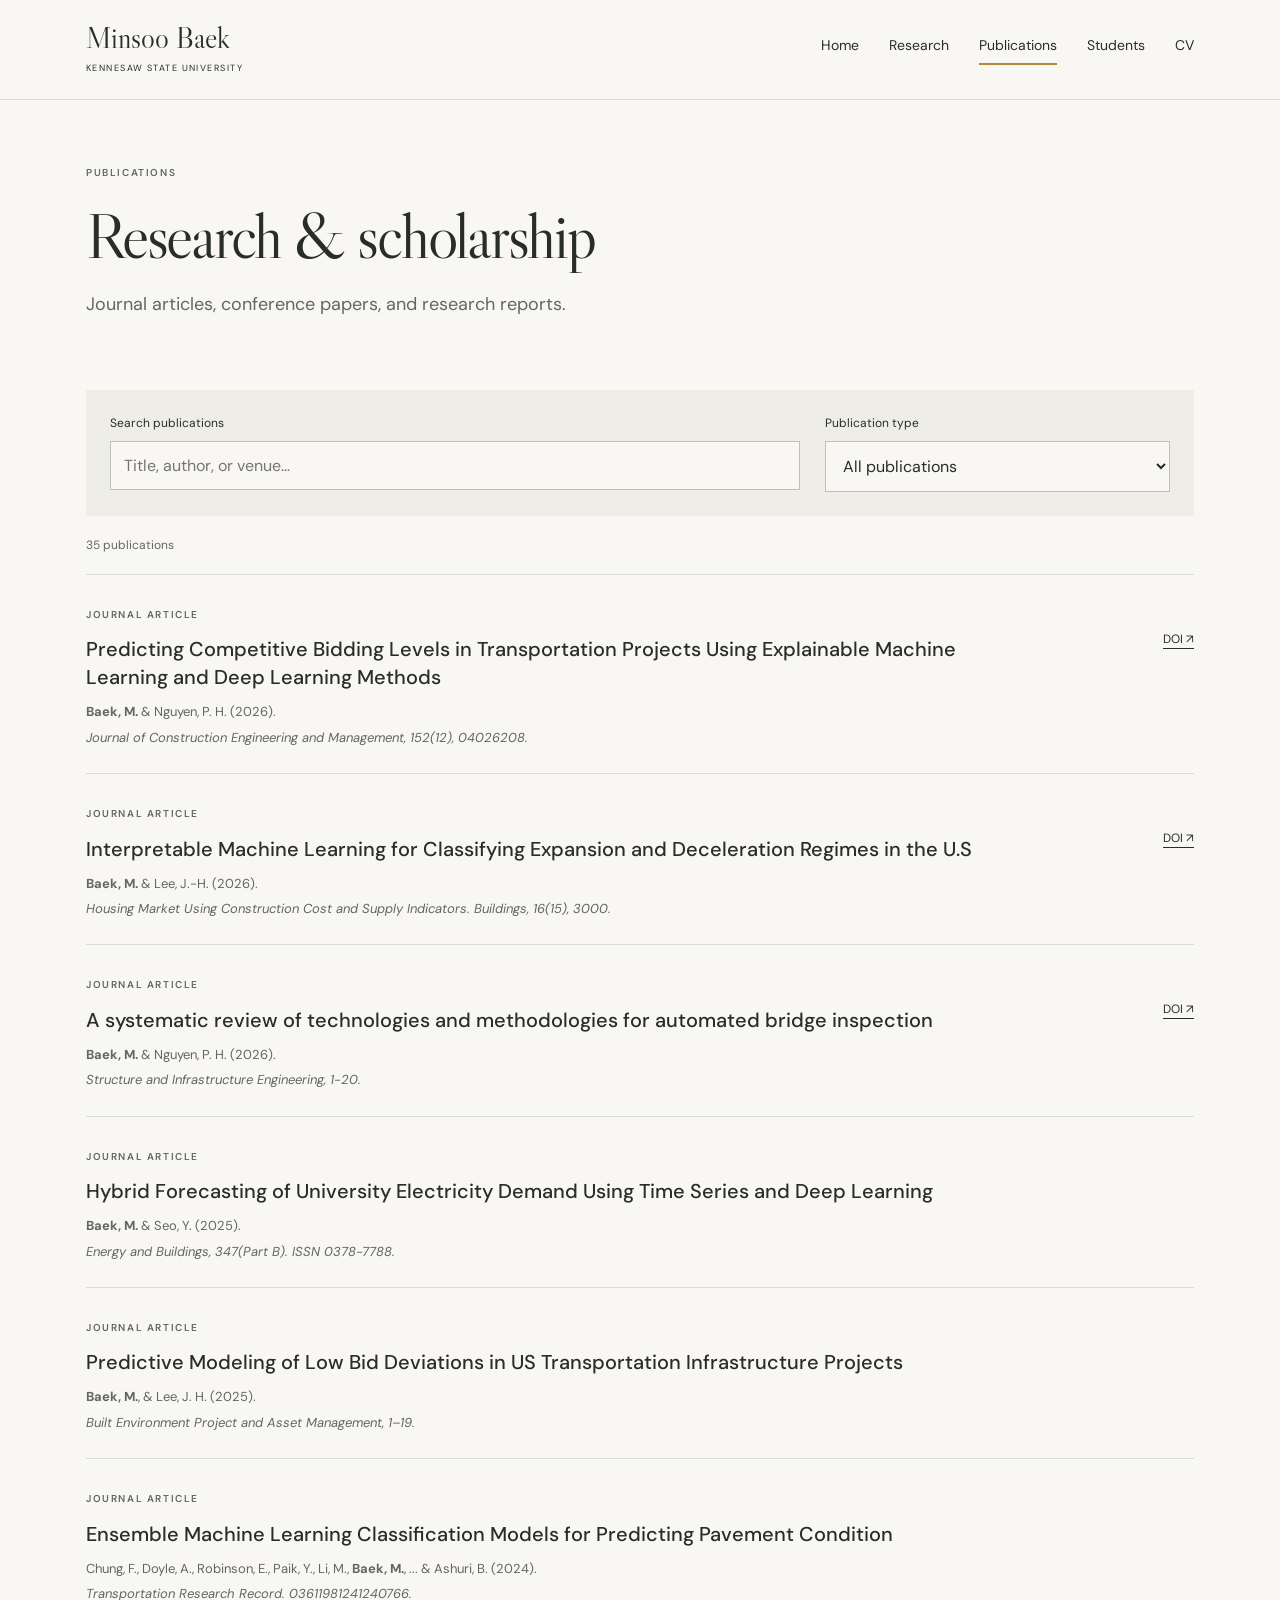
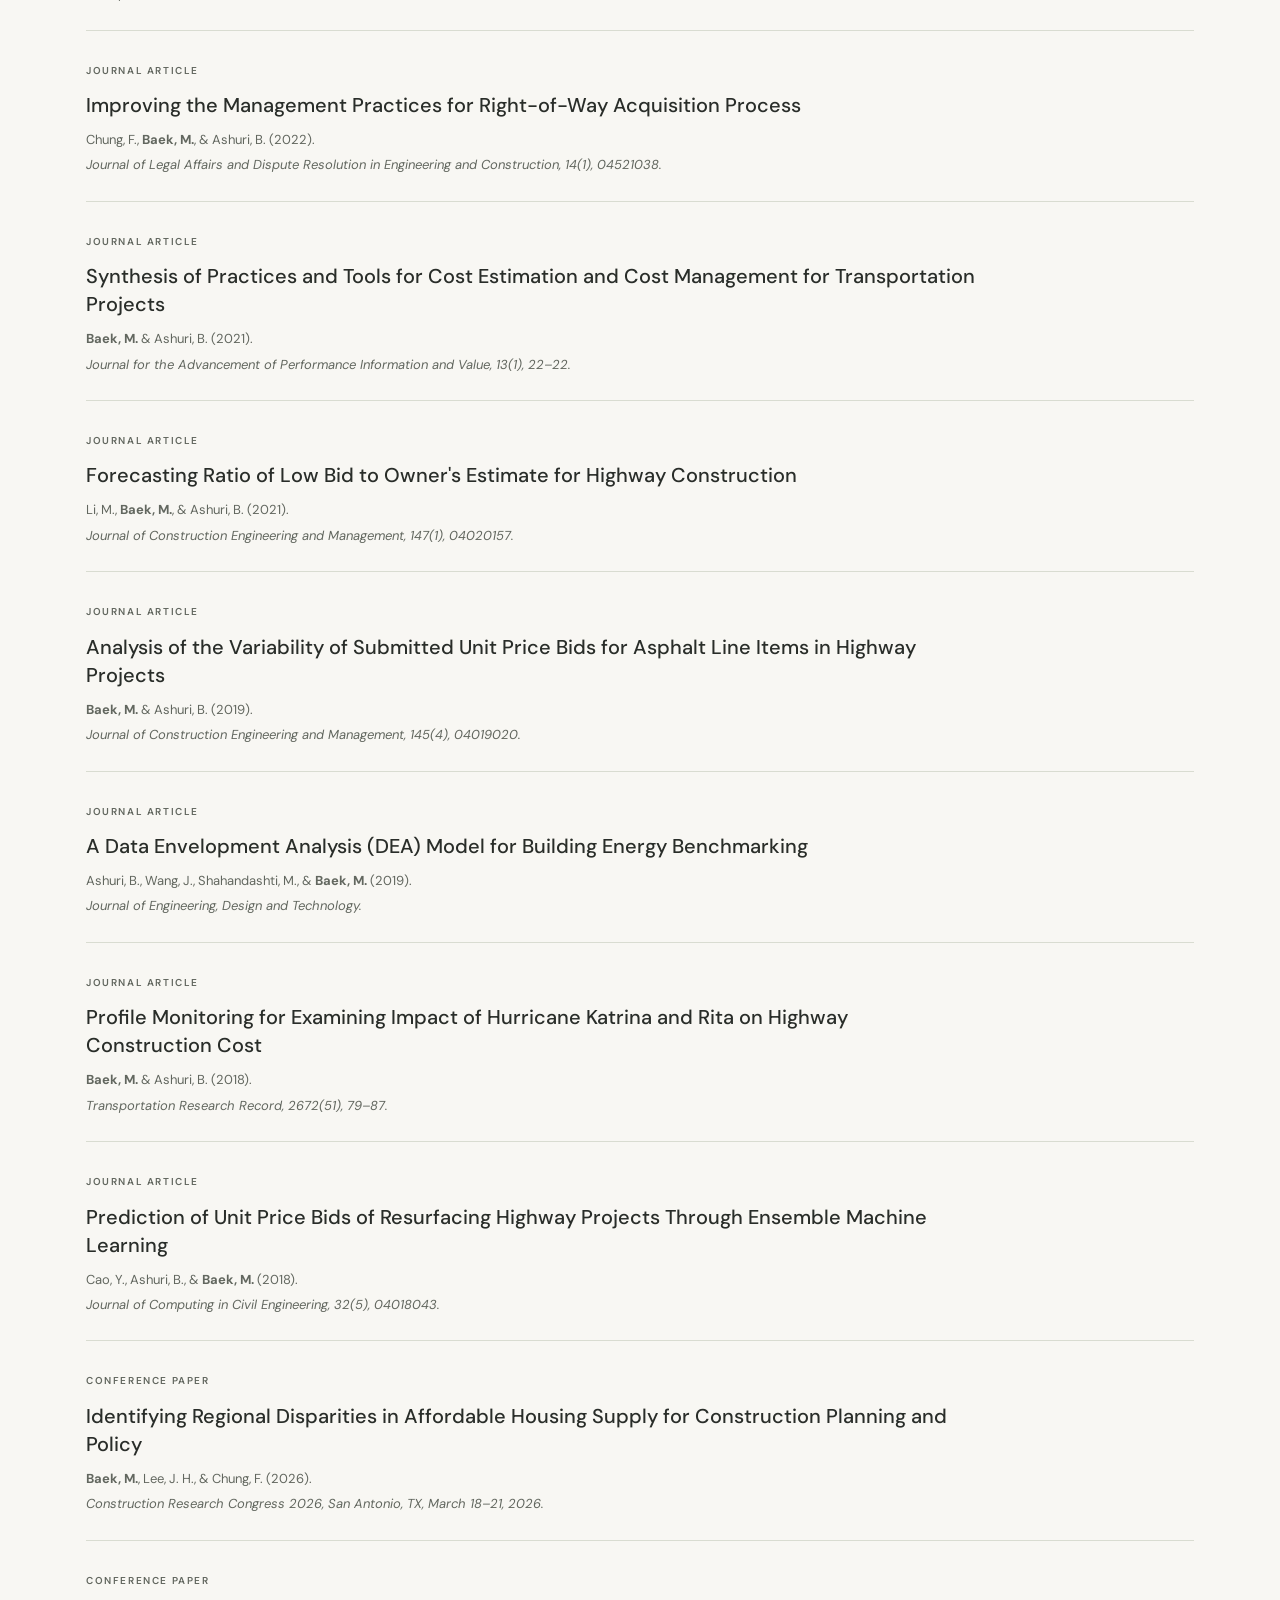
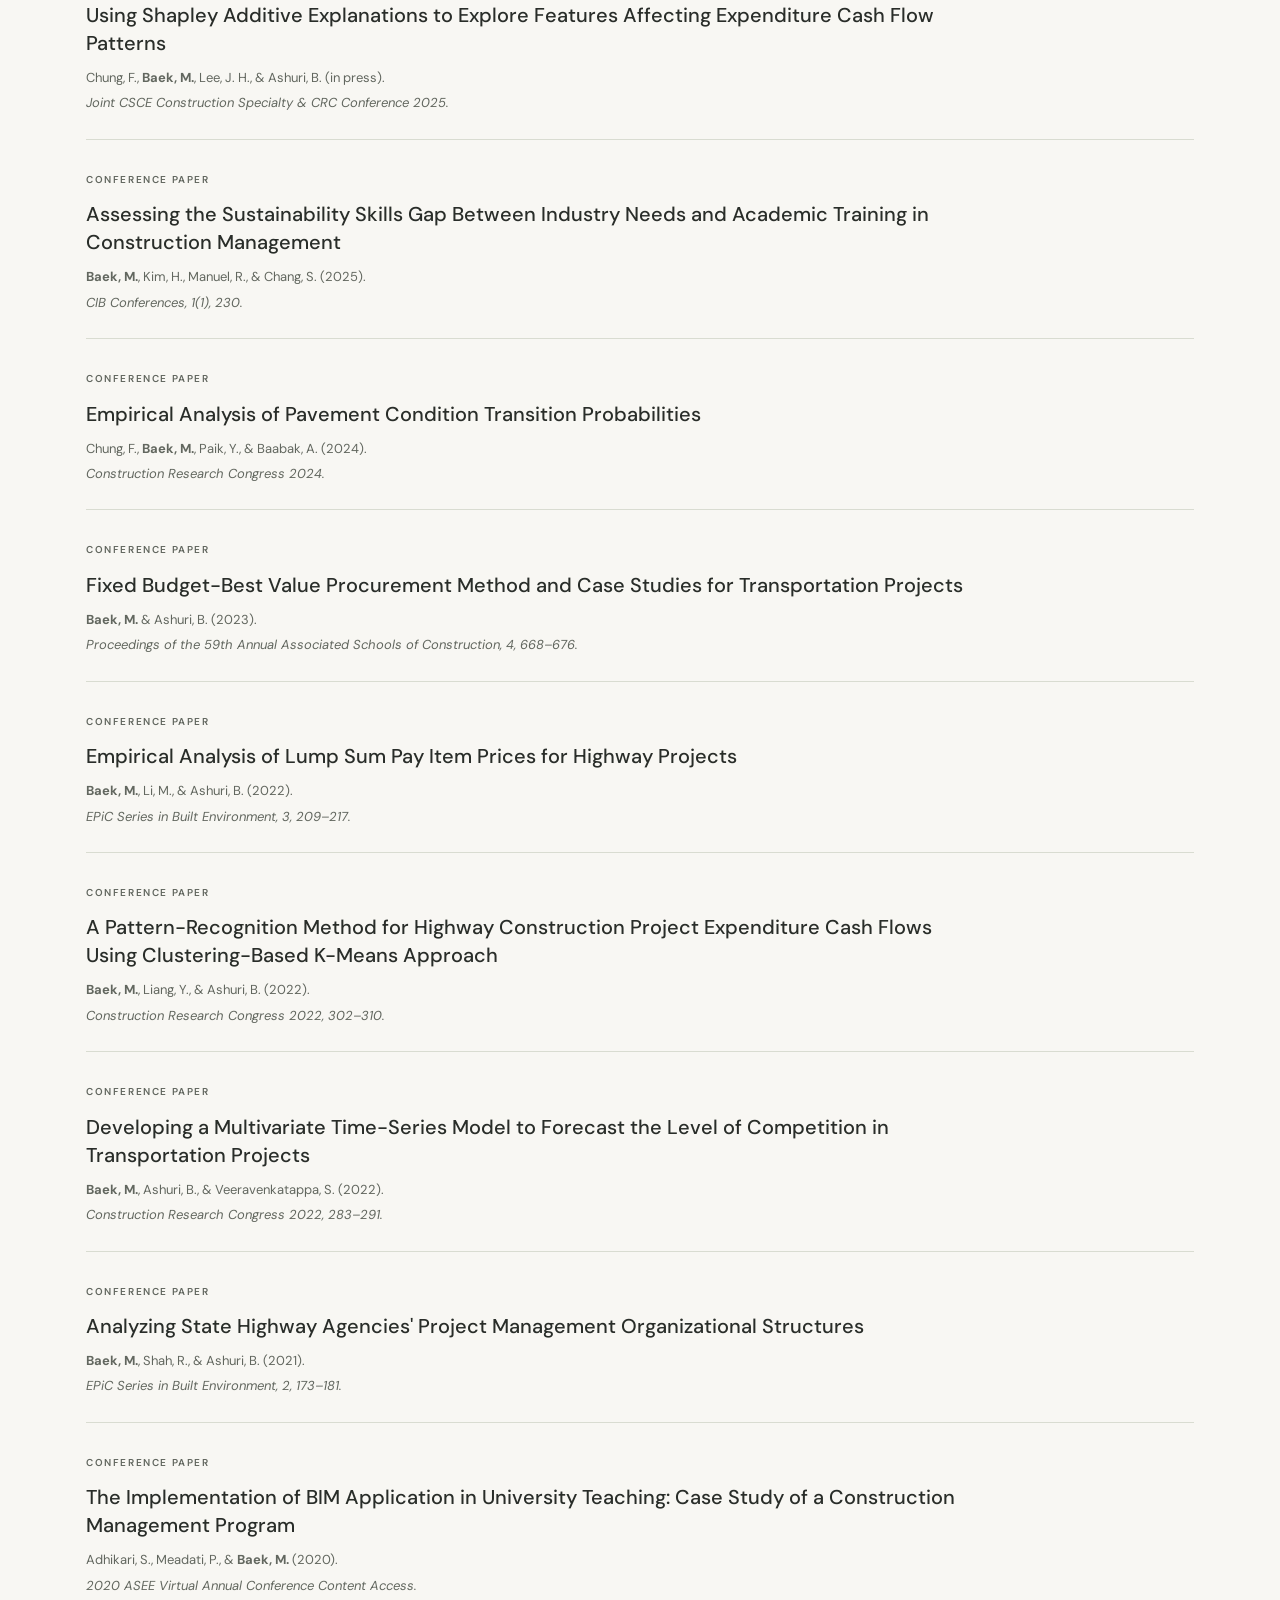
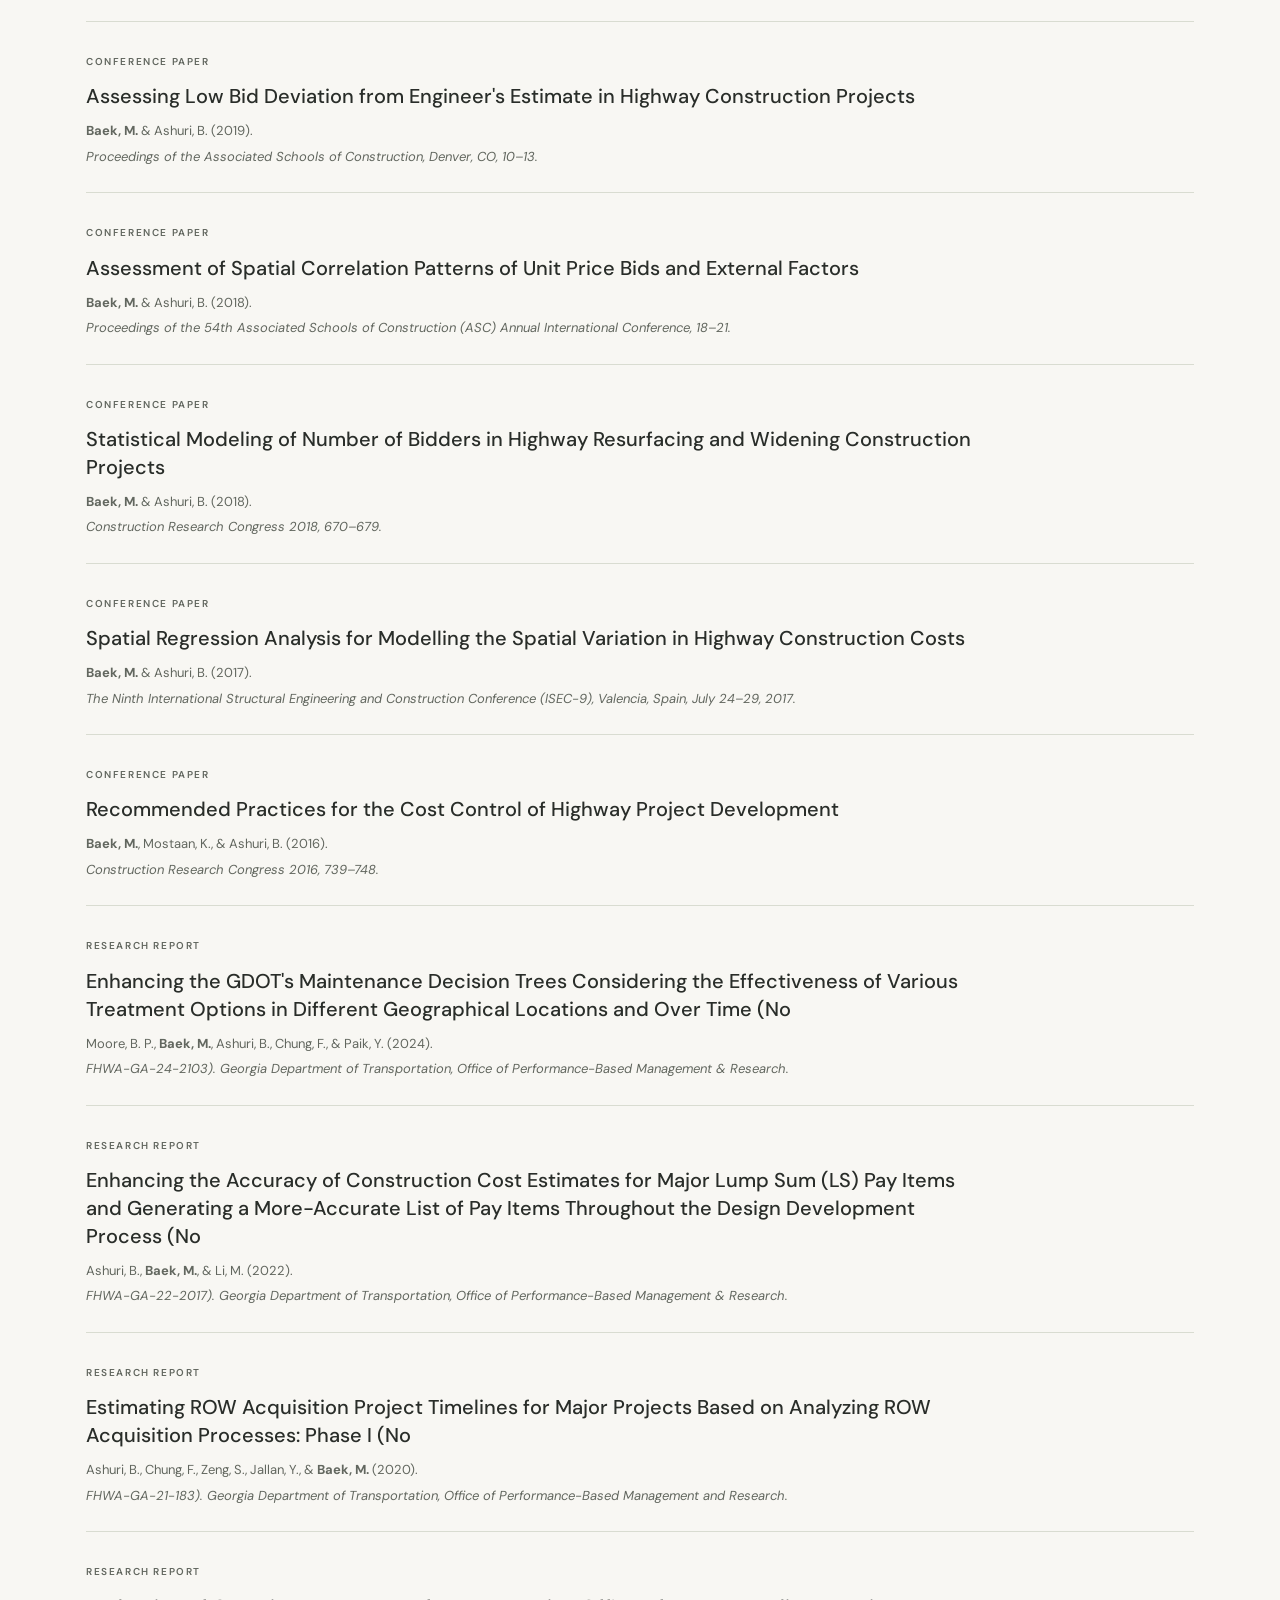
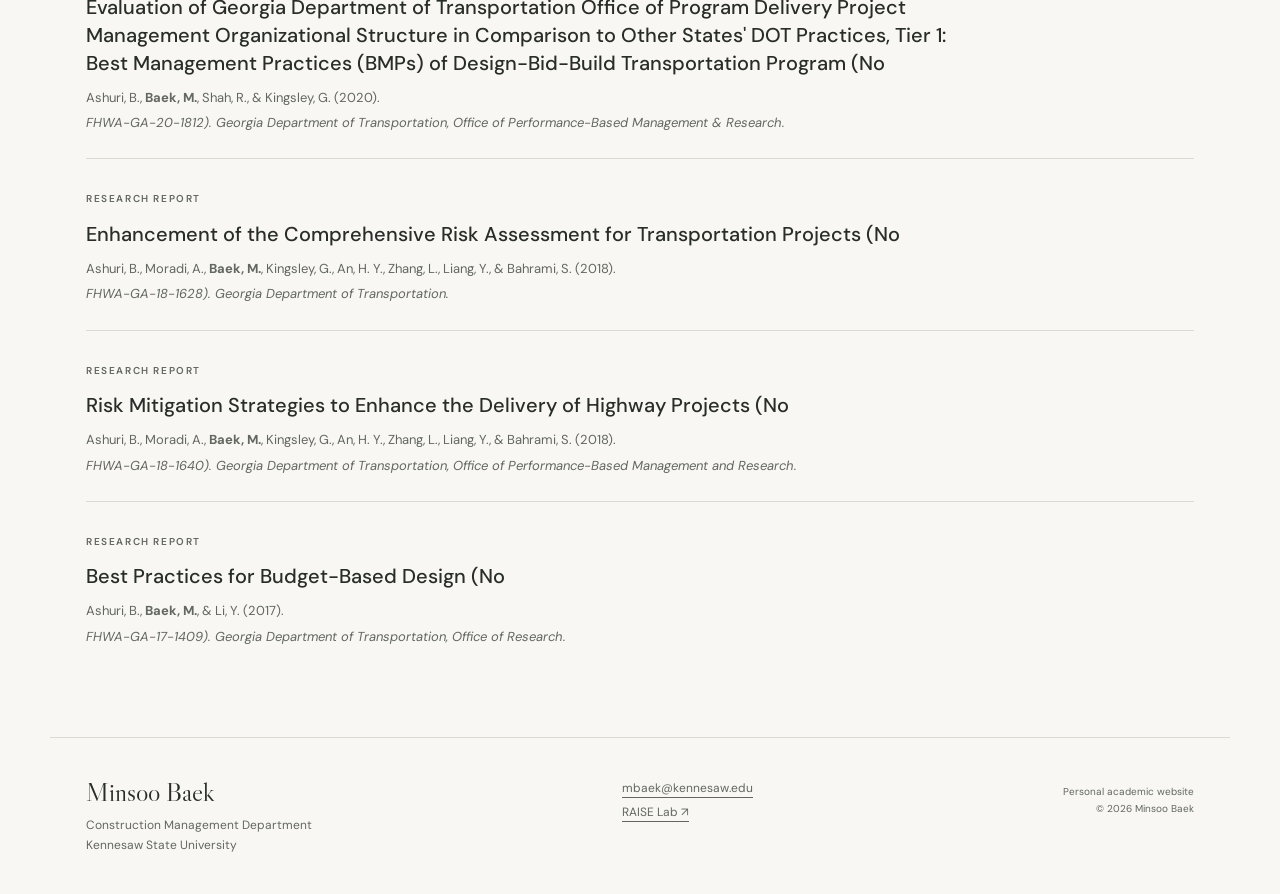
==== publications.html @ 5e7a2707 "Add files via upload" ====
<!doctype html>
<html lang="en"><head><meta charset="utf-8"><meta name="viewport" content="width=device-width, initial-scale=1"><title>Publications | Minsoo Baek</title><meta name="description" content="Minsoo Baek, Associate Professor of Construction Management at Kennesaw State University. Research, publications, and academic background."><meta property="og:title" content="Publications | Minsoo Baek"><meta property="og:description" content="Construction management, infrastructure analytics, and the built environment."><meta property="og:type" content="website"><meta name="theme-color" content="#f8f7f3"><link rel="icon" href="assets/favicon.svg" type="image/svg+xml"><link rel="stylesheet" href="assets/style.css"><script src="assets/site.js" defer></script></head>
<body><a class="skip" href="#main">Skip to content</a><header><div class="header-inner"><a class="identity" href="index.html">Minsoo Baek<span>KENNESAW STATE UNIVERSITY</span></a><nav aria-label="Main navigation"><a href="index.html">Home</a><a href="research.html">Research</a><a href="publications.html" aria-current="page">Publications</a><a href="students.html">Students</a><a href="cv.html">CV</a></nav></div></header><main id="main"><section class="wrap page-intro"><p class="eyebrow">PUBLICATIONS</p><h1>Research &amp; scholarship</h1><p class="lead">Journal articles, conference papers, and research reports.</p></section><section class="wrap publications-section"><div class="filters"><div><label for="search">Search publications</label><input id="search" type="search" placeholder="Title, author, or venue…"></div><div><label for="kind">Publication type</label><select id="kind"><option value="all">All publications</option><option>Journal article</option><option>Conference paper</option><option>Research report</option></select></div></div><p id="results" role="status" aria-live="polite">35 publications</p><div id="publication-list"><article class="publication" data-kind="Journal article"><span class="eyebrow">Journal article</span><h3>Predicting Competitive Bidding Levels in Transportation Projects Using Explainable Machine Learning and Deep Learning Methods</h3><p class="authors"><strong>Baek, M.</strong> &amp; Nguyen, P. H. (2026).</p><p class="venue">Journal of Construction Engineering and Management, 152(12), 04026208.</p><a class="paper-link" href="https://doi.org/10.1061/JCEMD4.COENG-18464">DOI <span aria-hidden="true">↗</span></a></article><article class="publication" data-kind="Journal article"><span class="eyebrow">Journal article</span><h3>Interpretable Machine Learning for Classifying Expansion and Deceleration Regimes in the U.S</h3><p class="authors"><strong>Baek, M.</strong> &amp; Lee, J.-H. (2026).</p><p class="venue">Housing Market Using Construction Cost and Supply Indicators. Buildings, 16(15), 3000.</p><a class="paper-link" href="https://doi.org/10.3390/buildings16153000">DOI <span aria-hidden="true">↗</span></a></article><article class="publication" data-kind="Journal article"><span class="eyebrow">Journal article</span><h3>A systematic review of technologies and methodologies for automated bridge inspection</h3><p class="authors"><strong>Baek, M.</strong> &amp; Nguyen, P. H. (2026).</p><p class="venue">Structure and Infrastructure Engineering, 1-20.</p><a class="paper-link" href="https://doi.org/10.1080/15732479.2026.2633534">DOI <span aria-hidden="true">↗</span></a></article><article class="publication" data-kind="Journal article"><span class="eyebrow">Journal article</span><h3>Hybrid Forecasting of University Electricity Demand Using Time Series and Deep Learning</h3><p class="authors"><strong>Baek, M.</strong> &amp; Seo, Y. (2025).</p><p class="venue">Energy and Buildings, 347(Part B). ISSN 0378-7788.</p></article><article class="publication" data-kind="Journal article"><span class="eyebrow">Journal article</span><h3>Predictive Modeling of Low Bid Deviations in US Transportation Infrastructure Projects</h3><p class="authors"><strong>Baek, M.</strong>, &amp; Lee, J. H. (2025).</p><p class="venue">Built Environment Project and Asset Management, 1–19.</p></article><article class="publication" data-kind="Journal article"><span class="eyebrow">Journal article</span><h3>Ensemble Machine Learning Classification Models for Predicting Pavement Condition</h3><p class="authors">Chung, F., Doyle, A., Robinson, E., Paik, Y., Li, M., <strong>Baek, M.</strong>, ... &amp; Ashuri, B. (2024).</p><p class="venue">Transportation Research Record. 03611981241240766.</p></article><article class="publication" data-kind="Journal article"><span class="eyebrow">Journal article</span><h3>Improving the Management Practices for Right-of-Way Acquisition Process</h3><p class="authors">Chung, F., <strong>Baek, M.</strong>, &amp; Ashuri, B. (2022).</p><p class="venue">Journal of Legal Affairs and Dispute Resolution in Engineering and Construction, 14(1), 04521038.</p></article><article class="publication" data-kind="Journal article"><span class="eyebrow">Journal article</span><h3>Synthesis of Practices and Tools for Cost Estimation and Cost Management for Transportation Projects</h3><p class="authors"><strong>Baek, M.</strong> &amp; Ashuri, B. (2021).</p><p class="venue">Journal for the Advancement of Performance Information and Value, 13(1), 22–22.</p></article><article class="publication" data-kind="Journal article"><span class="eyebrow">Journal article</span><h3>Forecasting Ratio of Low Bid to Owner&#x27;s Estimate for Highway Construction</h3><p class="authors">Li, M., <strong>Baek, M.</strong>, &amp; Ashuri, B. (2021).</p><p class="venue">Journal of Construction Engineering and Management, 147(1), 04020157.</p></article><article class="publication" data-kind="Journal article"><span class="eyebrow">Journal article</span><h3>Analysis of the Variability of Submitted Unit Price Bids for Asphalt Line Items in Highway Projects</h3><p class="authors"><strong>Baek, M.</strong> &amp; Ashuri, B. (2019).</p><p class="venue">Journal of Construction Engineering and Management, 145(4), 04019020.</p></article><article class="publication" data-kind="Journal article"><span class="eyebrow">Journal article</span><h3>A Data Envelopment Analysis (DEA) Model for Building Energy Benchmarking</h3><p class="authors">Ashuri, B., Wang, J., Shahandashti, M., &amp; <strong>Baek, M.</strong> (2019).</p><p class="venue">Journal of Engineering, Design and Technology.</p></article><article class="publication" data-kind="Journal article"><span class="eyebrow">Journal article</span><h3>Profile Monitoring for Examining Impact of Hurricane Katrina and Rita on Highway Construction Cost</h3><p class="authors"><strong>Baek, M.</strong> &amp; Ashuri, B. (2018).</p><p class="venue">Transportation Research Record, 2672(51), 79–87.</p></article><article class="publication" data-kind="Journal article"><span class="eyebrow">Journal article</span><h3>Prediction of Unit Price Bids of Resurfacing Highway Projects Through Ensemble Machine Learning</h3><p class="authors">Cao, Y., Ashuri, B., &amp; <strong>Baek, M.</strong> (2018).</p><p class="venue">Journal of Computing in Civil Engineering, 32(5), 04018043.</p></article><article class="publication" data-kind="Conference paper"><span class="eyebrow">Conference paper</span><h3>Identifying Regional Disparities in Affordable Housing Supply for Construction Planning and Policy</h3><p class="authors"><strong>Baek, M.</strong>, Lee, J. H., &amp; Chung, F. (2026).</p><p class="venue">Construction Research Congress 2026, San Antonio, TX, March 18–21, 2026.</p></article><article class="publication" data-kind="Conference paper"><span class="eyebrow">Conference paper</span><h3>Using Shapley Additive Explanations to Explore Features Affecting Expenditure Cash Flow Patterns</h3><p class="authors">Chung, F., <strong>Baek, M.</strong>, Lee, J. H., &amp; Ashuri, B. (in press).</p><p class="venue">Joint CSCE Construction Specialty &amp; CRC Conference 2025.</p></article><article class="publication" data-kind="Conference paper"><span class="eyebrow">Conference paper</span><h3>Assessing the Sustainability Skills Gap Between Industry Needs and Academic Training in Construction Management</h3><p class="authors"><strong>Baek, M.</strong>, Kim, H., Manuel, R., &amp; Chang, S. (2025).</p><p class="venue">CIB Conferences, 1(1), 230.</p></article><article class="publication" data-kind="Conference paper"><span class="eyebrow">Conference paper</span><h3>Empirical Analysis of Pavement Condition Transition Probabilities</h3><p class="authors">Chung, F., <strong>Baek, M.</strong>, Paik, Y., &amp; Baabak, A. (2024).</p><p class="venue">Construction Research Congress 2024.</p></article><article class="publication" data-kind="Conference paper"><span class="eyebrow">Conference paper</span><h3>Fixed Budget-Best Value Procurement Method and Case Studies for Transportation Projects</h3><p class="authors"><strong>Baek, M.</strong> &amp; Ashuri, B. (2023).</p><p class="venue">Proceedings of the 59th Annual Associated Schools of Construction, 4, 668–676.</p></article><article class="publication" data-kind="Conference paper"><span class="eyebrow">Conference paper</span><h3>Empirical Analysis of Lump Sum Pay Item Prices for Highway Projects</h3><p class="authors"><strong>Baek, M.</strong>, Li, M., &amp; Ashuri, B. (2022).</p><p class="venue">EPiC Series in Built Environment, 3, 209–217.</p></article><article class="publication" data-kind="Conference paper"><span class="eyebrow">Conference paper</span><h3>A Pattern-Recognition Method for Highway Construction Project Expenditure Cash Flows Using Clustering-Based K-Means Approach</h3><p class="authors"><strong>Baek, M.</strong>, Liang, Y., &amp; Ashuri, B. (2022).</p><p class="venue">Construction Research Congress 2022, 302–310.</p></article><article class="publication" data-kind="Conference paper"><span class="eyebrow">Conference paper</span><h3>Developing a Multivariate Time-Series Model to Forecast the Level of Competition in Transportation Projects</h3><p class="authors"><strong>Baek, M.</strong>, Ashuri, B., &amp; Veeravenkatappa, S. (2022).</p><p class="venue">Construction Research Congress 2022, 283–291.</p></article><article class="publication" data-kind="Conference paper"><span class="eyebrow">Conference paper</span><h3>Analyzing State Highway Agencies&#x27; Project Management Organizational Structures</h3><p class="authors"><strong>Baek, M.</strong>, Shah, R., &amp; Ashuri, B. (2021).</p><p class="venue">EPiC Series in Built Environment, 2, 173–181.</p></article><article class="publication" data-kind="Conference paper"><span class="eyebrow">Conference paper</span><h3>The Implementation of BIM Application in University Teaching: Case Study of a Construction Management Program</h3><p class="authors">Adhikari, S., Meadati, P., &amp; <strong>Baek, M.</strong> (2020).</p><p class="venue">2020 ASEE Virtual Annual Conference Content Access.</p></article><article class="publication" data-kind="Conference paper"><span class="eyebrow">Conference paper</span><h3>Assessing Low Bid Deviation from Engineer&#x27;s Estimate in Highway Construction Projects</h3><p class="authors"><strong>Baek, M.</strong> &amp; Ashuri, B. (2019).</p><p class="venue">Proceedings of the Associated Schools of Construction, Denver, CO, 10–13.</p></article><article class="publication" data-kind="Conference paper"><span class="eyebrow">Conference paper</span><h3>Assessment of Spatial Correlation Patterns of Unit Price Bids and External Factors</h3><p class="authors"><strong>Baek, M.</strong> &amp; Ashuri, B. (2018).</p><p class="venue">Proceedings of the 54th Associated Schools of Construction (ASC) Annual International Conference, 18–21.</p></article><article class="publication" data-kind="Conference paper"><span class="eyebrow">Conference paper</span><h3>Statistical Modeling of Number of Bidders in Highway Resurfacing and Widening Construction Projects</h3><p class="authors"><strong>Baek, M.</strong> &amp; Ashuri, B. (2018).</p><p class="venue">Construction Research Congress 2018, 670–679.</p></article><article class="publication" data-kind="Conference paper"><span class="eyebrow">Conference paper</span><h3>Spatial Regression Analysis for Modelling the Spatial Variation in Highway Construction Costs</h3><p class="authors"><strong>Baek, M.</strong> &amp; Ashuri, B. (2017).</p><p class="venue">The Ninth International Structural Engineering and Construction Conference (ISEC-9), Valencia, Spain, July 24–29, 2017.</p></article><article class="publication" data-kind="Conference paper"><span class="eyebrow">Conference paper</span><h3>Recommended Practices for the Cost Control of Highway Project Development</h3><p class="authors"><strong>Baek, M.</strong>, Mostaan, K., &amp; Ashuri, B. (2016).</p><p class="venue">Construction Research Congress 2016, 739–748.</p></article><article class="publication" data-kind="Research report"><span class="eyebrow">Research report</span><h3>Enhancing the GDOT&#x27;s Maintenance Decision Trees Considering the Effectiveness of Various Treatment Options in Different Geographical Locations and Over Time (No</h3><p class="authors">Moore, B. P., <strong>Baek, M.</strong>, Ashuri, B., Chung, F., &amp; Paik, Y. (2024).</p><p class="venue">FHWA-GA-24-2103). Georgia Department of Transportation, Office of Performance-Based Management &amp; Research.</p></article><article class="publication" data-kind="Research report"><span class="eyebrow">Research report</span><h3>Enhancing the Accuracy of Construction Cost Estimates for Major Lump Sum (LS) Pay Items and Generating a More-Accurate List of Pay Items Throughout the Design Development Process (No</h3><p class="authors">Ashuri, B., <strong>Baek, M.</strong>, &amp; Li, M. (2022).</p><p class="venue">FHWA-GA-22-2017). Georgia Department of Transportation, Office of Performance-Based Management &amp; Research.</p></article><article class="publication" data-kind="Research report"><span class="eyebrow">Research report</span><h3>Estimating ROW Acquisition Project Timelines for Major Projects Based on Analyzing ROW Acquisition Processes: Phase I (No</h3><p class="authors">Ashuri, B., Chung, F., Zeng, S., Jallan, Y., &amp; <strong>Baek, M.</strong> (2020).</p><p class="venue">FHWA-GA-21-183). Georgia Department of Transportation, Office of Performance-Based Management and Research.</p></article><article class="publication" data-kind="Research report"><span class="eyebrow">Research report</span><h3>Evaluation of Georgia Department of Transportation Office of Program Delivery Project Management Organizational Structure in Comparison to Other States&#x27; DOT Practices, Tier 1: Best Management Practices (BMPs) of Design-Bid-Build Transportation Program (No</h3><p class="authors">Ashuri, B., <strong>Baek, M.</strong>, Shah, R., &amp; Kingsley, G. (2020).</p><p class="venue">FHWA-GA-20-1812). Georgia Department of Transportation, Office of Performance-Based Management &amp; Research.</p></article><article class="publication" data-kind="Research report"><span class="eyebrow">Research report</span><h3>Enhancement of the Comprehensive Risk Assessment for Transportation Projects (No</h3><p class="authors">Ashuri, B., Moradi, A., <strong>Baek, M.</strong>, Kingsley, G., An, H. Y., Zhang, L., Liang, Y., &amp; Bahrami, S. (2018).</p><p class="venue">FHWA-GA-18-1628). Georgia Department of Transportation.</p></article><article class="publication" data-kind="Research report"><span class="eyebrow">Research report</span><h3>Risk Mitigation Strategies to Enhance the Delivery of Highway Projects (No</h3><p class="authors">Ashuri, B., Moradi, A., <strong>Baek, M.</strong>, Kingsley, G., An, H. Y., Zhang, L., Liang, Y., &amp; Bahrami, S. (2018).</p><p class="venue">FHWA-GA-18-1640). Georgia Department of Transportation, Office of Performance-Based Management and Research.</p></article><article class="publication" data-kind="Research report"><span class="eyebrow">Research report</span><h3>Best Practices for Budget-Based Design (No</h3><p class="authors">Ashuri, B., <strong>Baek, M.</strong>, &amp; Li, Y. (2017).</p><p class="venue">FHWA-GA-17-1409). Georgia Department of Transportation, Office of Research.</p></article></div><p id="empty" hidden>No publications match your search. Try another term or publication type.</p></section></main><footer><div><a class="footer-name" href="index.html">Minsoo Baek</a><p>Construction Management Department<br>Kennesaw State University</p></div><div><a href="mailto:mbaek@kennesaw.edu">mbaek@kennesaw.edu</a><br><a href="https://campus.kennesaw.edu/colleges-departments/cacm/research/cacm-raise-lab.php">RAISE Lab ↗</a></div><p class="footer-note">Personal academic website<br>© 2026 Minsoo Baek</p></footer></body></html>
---- assets/style.css ----
@import url('https://fonts.googleapis.com/css2?family=DM+Sans:wght@400;500;600;700&family=Libre+Caslon+Display&display=swap');
:root{--paper:#f8f7f3;--ink:#292d29;--muted:#62675f;--line:#d9dcd1;--gold:#b28a37;--soft:#eeeee6;--serif:'Libre Caslon Display',Georgia,serif;--sans:'DM Sans',Arial,sans-serif}*{box-sizing:border-box}html{scroll-behavior:smooth;scroll-padding-top:110px}body{margin:0;background:var(--paper);color:var(--ink);font:16px/1.65 var(--sans)}a{color:inherit;text-underline-offset:5px}a:hover{color:#795a19}a:focus-visible,button:focus-visible,input:focus-visible,select:focus-visible{outline:3px solid #9b7223;outline-offset:5px}img{max-width:100%;display:block}h1,h2,h3,p,figure{margin:0}h1,h2{font-family:var(--serif);font-weight:400;line-height:1.08;letter-spacing:-.035em}h1{font-size:clamp(48px,5.6vw,80px)}h2{font-size:clamp(34px,3.3vw,46px)}h3{font-size:20px;font-weight:500;line-height:1.4}p{margin-bottom:16px}.wrap{max-width:1180px;margin:auto;padding-left:36px;padding-right:36px}.skip{position:absolute;top:-100px;left:20px;background:white;padding:12px;z-index:20}.skip:focus{top:10px}header{position:sticky;top:0;z-index:10;background:rgba(248,247,243,.97);border-bottom:1px solid var(--line)}.header-inner{max-width:1180px;margin:auto;padding:22px 36px;display:flex;align-items:center;justify-content:space-between;gap:24px}.identity{font-family:var(--serif);font-size:29px;text-decoration:none;line-height:1.15}.identity span{display:block;font:9px/1.8 var(--sans);letter-spacing:.16em;margin-top:5px}nav{display:flex;gap:30px}nav a{text-decoration:none;font-size:14px}nav a[aria-current]{border-bottom:2px solid var(--gold);padding-bottom:6px}.hero{display:grid;grid-template-columns:1.35fr 1fr;gap:80px;align-items:center;padding-top:66px;padding-bottom:74px}.eyebrow{font-size:10px;letter-spacing:.16em;font-weight:600;line-height:1.6;text-transform:uppercase;color:var(--muted)}.hero .eyebrow{margin-bottom:28px}.degree{display:inline-block;font:22px var(--serif);letter-spacing:0;margin-left:15px}.role{font-size:16px;margin-top:20px}.role a{text-decoration-color:var(--gold)}.intro{font-size:19px;line-height:1.7;margin-top:25px;color:#555c53;max-width:530px}.actions{display:flex;align-items:center;gap:28px;margin:30px 0 35px}.button{display:inline-flex;gap:30px;align-items:center;text-decoration:none;background:var(--ink);color:white;padding:14px 20px;font-size:14px}.button:hover{background:#454b41;color:white}.text-link{font-size:14px;font-weight:500;white-space:nowrap}.affiliation{font-size:12px;color:var(--muted);border-left:2px solid var(--gold);padding-left:16px;margin-bottom:0}.portrait{position:relative;padding:0 12px 12px 0}.portrait:after{content:'';position:absolute;inset:16px 0 0 16px;border:1px solid var(--gold);z-index:-1}.portrait img{width:100%;height:475px;object-fit:cover;object-position:center 35%;filter:none}.portrait figcaption{font-size:9px;letter-spacing:.18em;position:absolute;bottom:25px;left:20px;background:var(--paper);padding:7px 12px}.research-band{background:var(--soft);padding:64px 0}.section-heading{display:flex;gap:50px;justify-content:space-between;align-items:end;margin-bottom:35px}.section-heading .eyebrow{margin-bottom:14px}.section-heading>p{max-width:340px;color:var(--muted);font-size:15px;margin-bottom:4px}.theme-list{margin-top:35px}.theme-list a{display:grid;grid-template-columns:40px 1fr 30px;gap:18px;align-items:center;padding:20px 0;border-top:1px solid #ced2c4;text-decoration:none}.theme-list a>span{font-size:12px;color:var(--muted)}.theme-list h3{font-size:18px}.section{padding-top:70px;padding-bottom:15px}.project{display:grid;grid-template-columns:55px 1fr;gap:20px;padding:27px 0;border-top:1px solid var(--line)}.project-number{font-family:var(--serif);font-size:32px;color:#7a806f}.project h3{margin:7px 0 12px;max-width:870px}.project p{font-size:14px;color:var(--muted);max-width:900px;margin:0}.publication{position:relative;padding:25px 85px 25px 0;border-top:1px solid var(--line)}.publication h3{margin:9px 0 10px;max-width:890px}.publication .authors{font-size:13px;margin:0 0 4px;color:var(--muted)}.publication .venue{font-size:13px;font-style:italic;margin:0;color:var(--muted)}.paper-link{position:absolute;right:0;top:55px;font-size:12px}.about-section{margin-top:70px;background:#e8eade;padding:60px 0}.about-grid{display:grid;grid-template-columns:1fr 1fr;gap:65px}.about-grid .eyebrow{margin-bottom:18px}.about-grid p{font-size:15px}.page-intro{padding-top:65px;padding-bottom:55px}.page-intro h1{font-size:clamp(45px,5vw,67px);margin:20px 0}.lead{font-size:18px;color:var(--muted);max-width:710px}.expertise-grid{display:grid;grid-template-columns:repeat(3,1fr);margin-top:28px;gap:1px;background:var(--line);border:1px solid var(--line)}.expertise-grid>div{background:var(--soft);padding:25px}.expertise-grid h3{margin-top:12px;font-size:18px}.section-note{font-size:14px;color:var(--muted);margin-top:18px}.lab-note{margin-top:45px;margin-bottom:70px;border-left:3px solid var(--gold)}.lab-note h2{font-size:32px}.lab-note p{margin-top:12px}.filters{display:grid;grid-template-columns:2fr 1fr;gap:25px;background:var(--soft);padding:24px;margin-bottom:20px}.filters label{display:block;font-size:12px;margin-bottom:7px}input,select{font:16px var(--sans);width:100%;border:1px solid #bcc2b5;background:var(--paper);color:var(--ink);padding:13px;border-radius:0;min-height:48px}#results{font-size:12px;color:var(--muted);margin:18px 0}.publications-section{padding-bottom:65px}[hidden]{display:none!important}.cv-layout{display:grid;grid-template-columns:210px 1fr;gap:50px;padding-bottom:50px}.cv-nav{flex-direction:column;gap:15px;align-self:start;position:sticky;top:130px}.cv-nav a{font-size:13px}.cv-layout section{margin-bottom:48px}.cv-layout h2{font-size:36px;margin-bottom:25px}.cv-entry{border-top:1px solid var(--line);padding:20px 0;font-size:15px;margin:0}.cv-entry h3{font-size:18px;margin-bottom:8px}.cv-entry p:last-child{font-size:14px;margin-bottom:0;color:var(--muted)}footer{max-width:1180px;margin:auto;border-top:1px solid var(--line);padding:38px 36px;display:flex;justify-content:space-between;gap:30px;font-size:12px;color:var(--muted)}footer p{margin:8px 0 0}.footer-name{font:26px var(--serif);text-decoration:none;color:var(--ink)}footer a{line-height:2}.footer-note{text-align:right;font-size:10px}
@media(min-width:1400px){.hero{padding-top:85px;padding-bottom:90px}.portrait img{height:500px}}
@media(max-width:850px){.hero{gap:35px;grid-template-columns:1.2fr 1fr}.hero h1{font-size:54px}.portrait img{height:420px}.intro{font-size:17px}.actions{gap:18px}.section-heading{gap:30px}.section-heading>p{max-width:250px}.expertise-grid{grid-template-columns:repeat(2,1fr)}.about-grid{gap:30px}.cv-layout{grid-template-columns:160px 1fr;gap:30px}}
@media(max-width:600px){.wrap{padding-left:23px;padding-right:23px}.header-inner{padding:16px 23px;flex-direction:column;gap:15px;align-items:flex-start}.identity{font-size:26px}.identity span{font-size:8px}nav{gap:25px}nav a{font-size:13px}.hero{grid-template-columns:1fr;gap:35px;padding-top:35px;padding-bottom:42px}.hero .eyebrow{font-size:9px;margin-bottom:20px}.hero h1{font-size:58px}.role{font-size:14px}.intro{font-size:17px}.portrait{max-width:380px;width:100%}.portrait img{height:390px;object-position:center 30%}.section-heading{display:block}.section-heading>p{max-width:none;margin-top:22px}.section-heading>.text-link{display:inline-block;margin-top:20px}.research-band{padding:40px 0}.theme-list a{grid-template-columns:22px 1fr 18px;gap:10px}.theme-list h3{font-size:16px}.section{padding-top:45px}.project{grid-template-columns:28px 1fr;gap:13px}.project-number{font-size:24px}.project h3,.publication h3{font-size:18px}.publication{padding-right:0;padding-bottom:25px}.paper-link{position:static;display:inline-block;margin-top:10px}.about-grid{grid-template-columns:1fr;gap:25px}.about-section{margin-top:40px;padding:40px 0}.page-intro{padding-top:36px;padding-bottom:30px}.expertise-grid{grid-template-columns:1fr}.filters{grid-template-columns:1fr;padding:18px;gap:15px}.cv-layout{grid-template-columns:1fr;gap:32px}.cv-nav{position:static;flex-direction:row;flex-wrap:wrap;gap:10px 20px}.cv-layout section{scroll-margin-top:150px}footer{flex-direction:column;padding:30px 23px;gap:20px}.footer-note{text-align:left}.actions{flex-wrap:wrap}}
@media(prefers-reduced-motion:reduce){html{scroll-behavior:auto}}

.research-jump{display:flex;flex-wrap:wrap;gap:12px 26px;margin-top:26px}.research-jump a{font-size:13px;text-decoration:underline;text-decoration-color:var(--gold)}.equipment-section{padding-bottom:30px}.equipment-grid{display:grid;grid-template-columns:repeat(3,minmax(0,1fr));gap:22px}.equipment-card{background:var(--soft);padding:28px;border-top:3px solid var(--gold)}.equipment-card h3{font-family:var(--serif);font-size:30px;margin:18px 0;line-height:1.1}.equipment-card>p{font-size:14px;color:var(--muted)}.equipment-card dl{margin:24px 0}.equipment-card dt{font-size:10px;text-transform:uppercase;letter-spacing:.1em;font-weight:600;margin-top:16px}.equipment-card dd{font-size:13px;line-height:1.65;margin:5px 0 0;color:var(--muted)}.equipment-card .text-link{white-space:normal;font-size:12px}@media(max-width:850px){.equipment-grid{grid-template-columns:1fr}.equipment-card{padding:25px}.equipment-card h3{font-size:32px}}

.students-section{padding-bottom:100px;min-height:360px}.student-grid{display:grid;grid-template-columns:repeat(3,minmax(0,1fr));gap:22px}.student-card{padding:28px;background:var(--soft);border-top:3px solid var(--gold)}.student-card h3{font-family:var(--serif);font-size:32px;line-height:1.15;margin:20px 0 14px;overflow-wrap:anywhere}.student-program{font-size:14px;color:var(--muted);margin:0}@media(max-width:850px){.student-grid{grid-template-columns:1fr}}@media(max-width:600px){nav[aria-label="Main navigation"]{gap:12px 20px;flex-wrap:wrap}.students-section{padding-bottom:55px}}
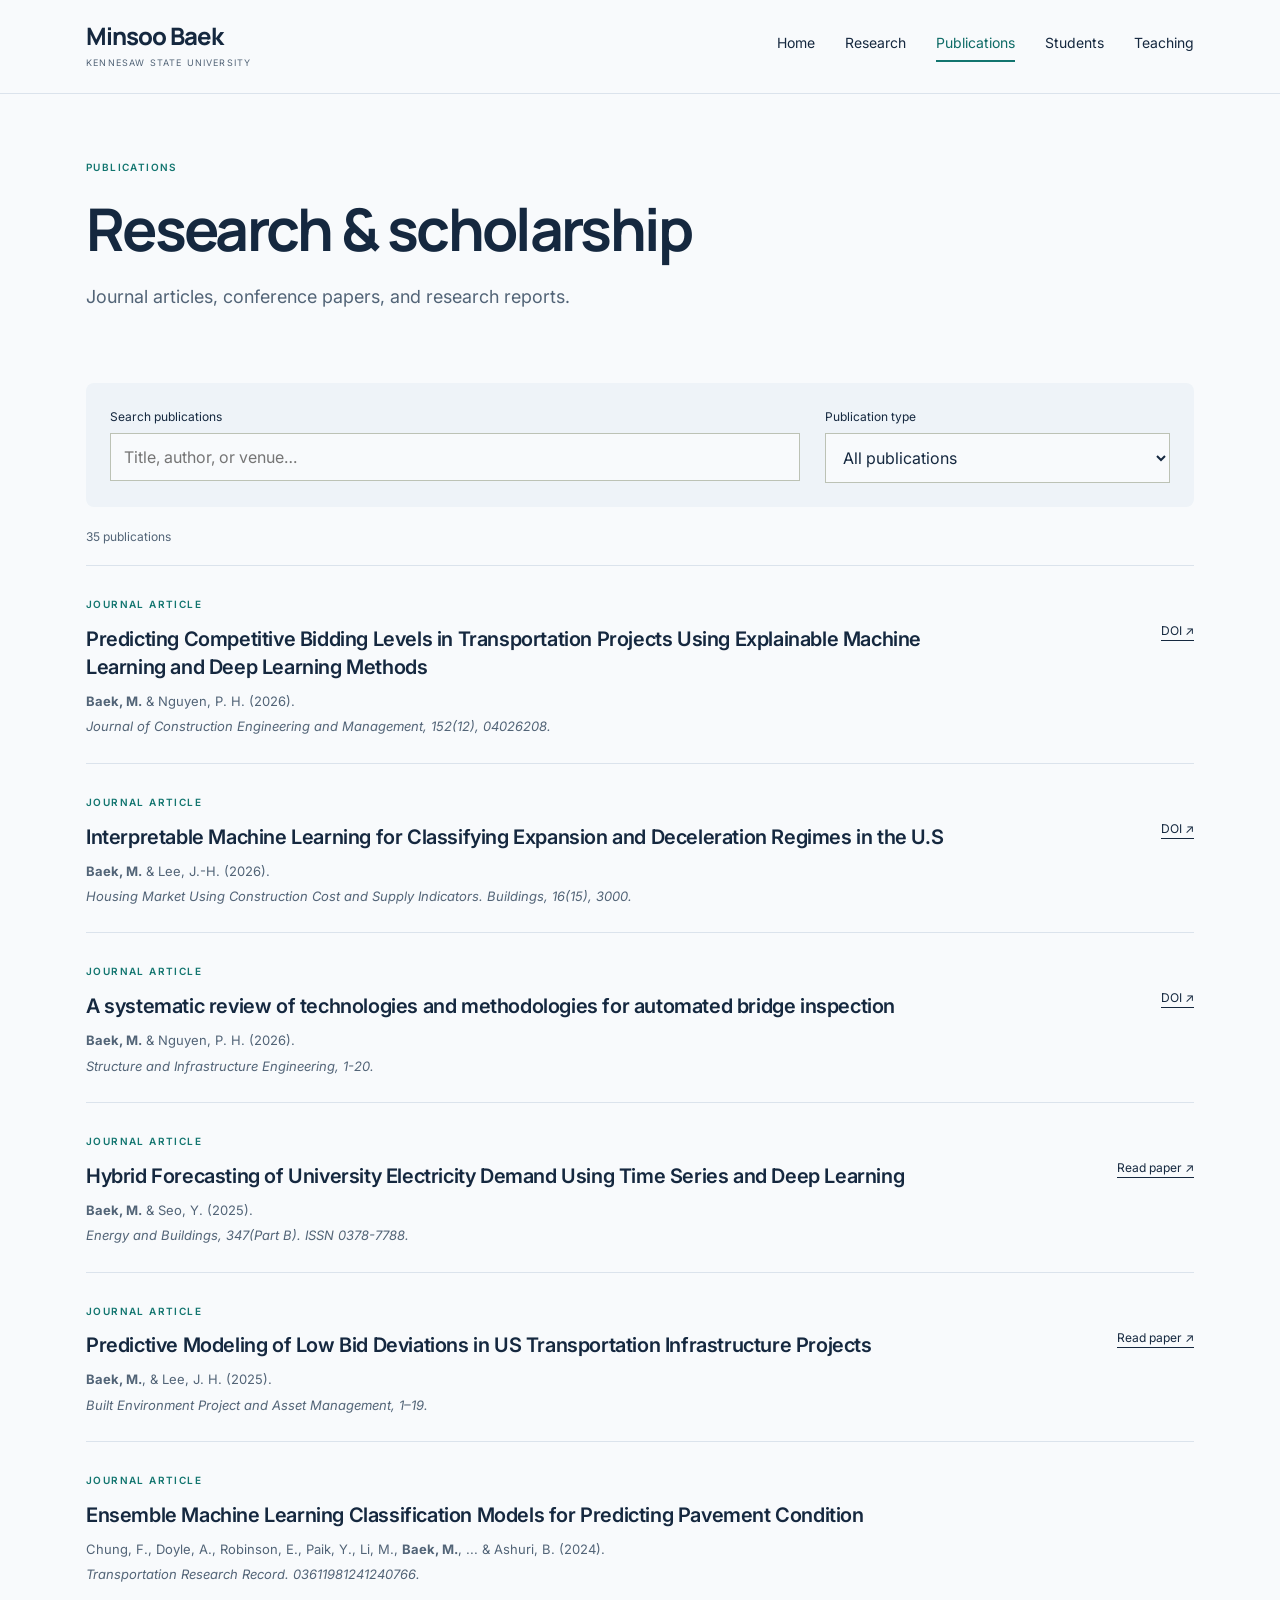
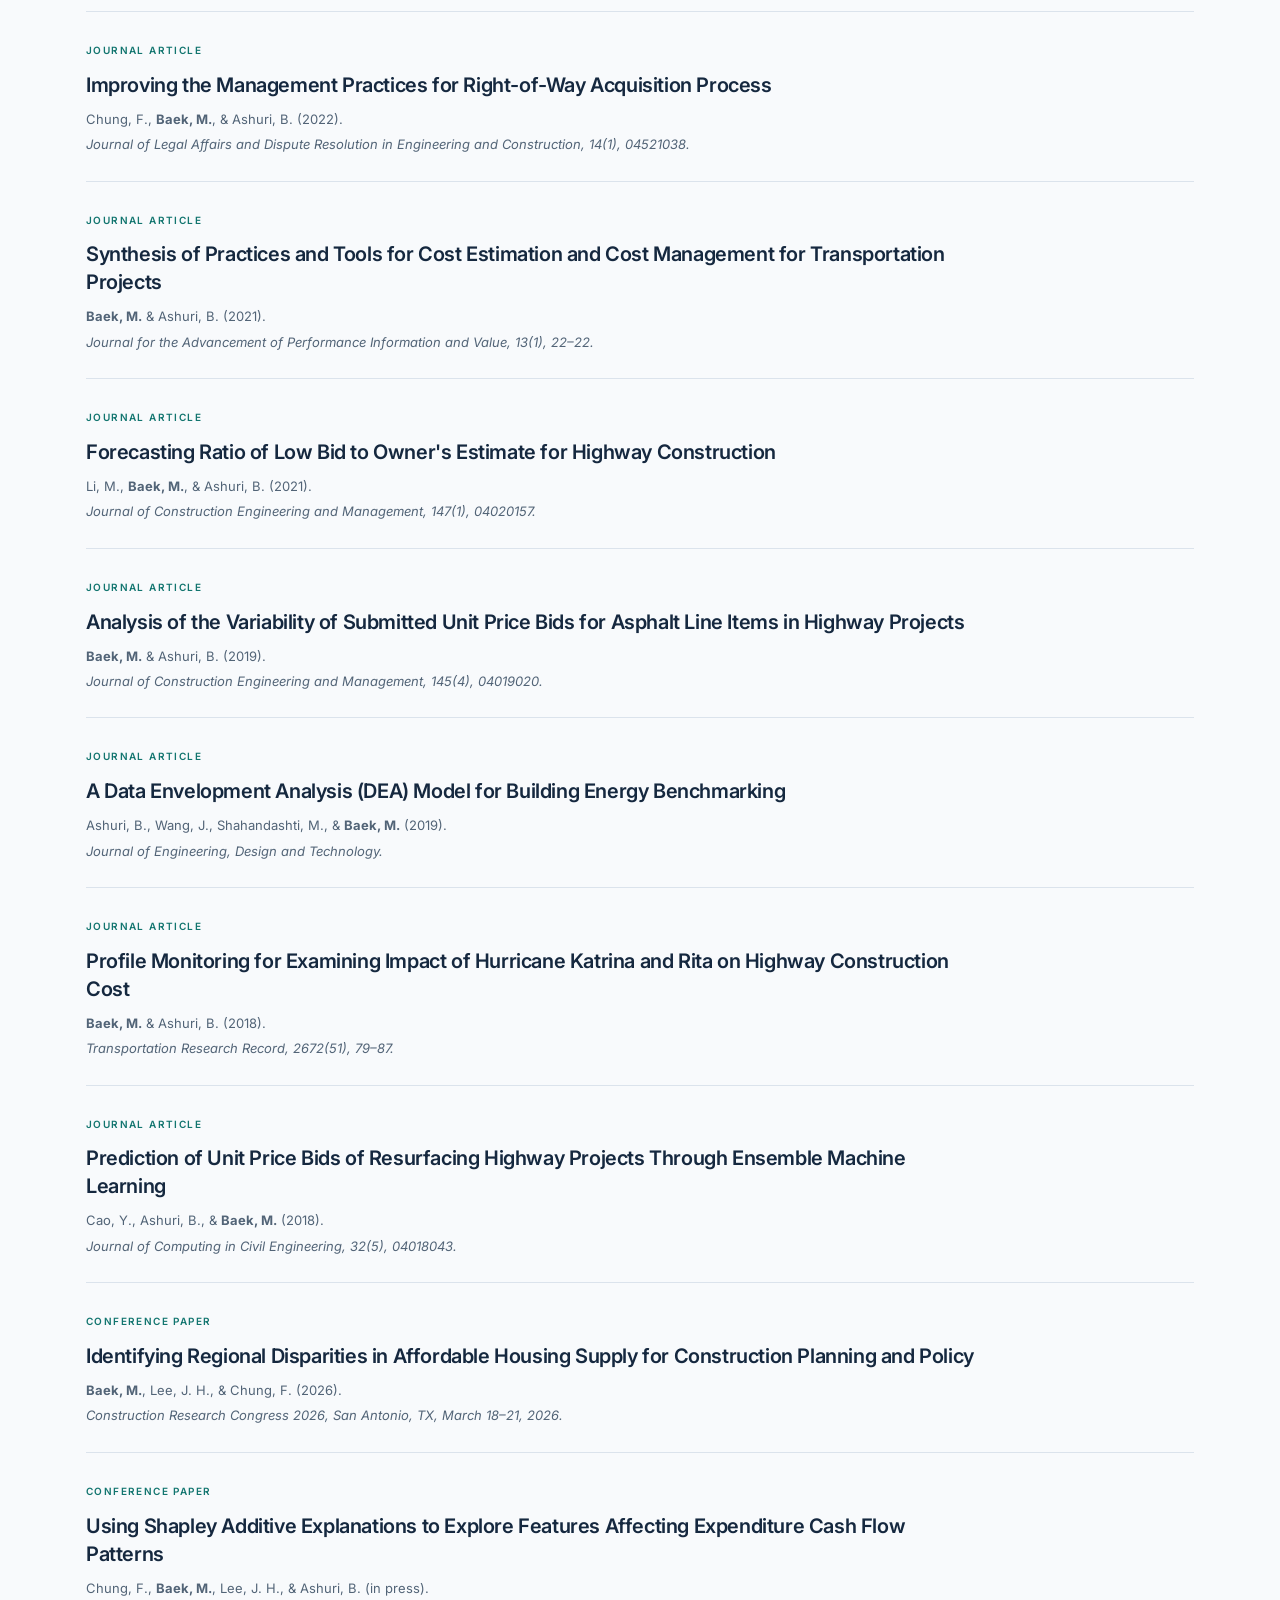
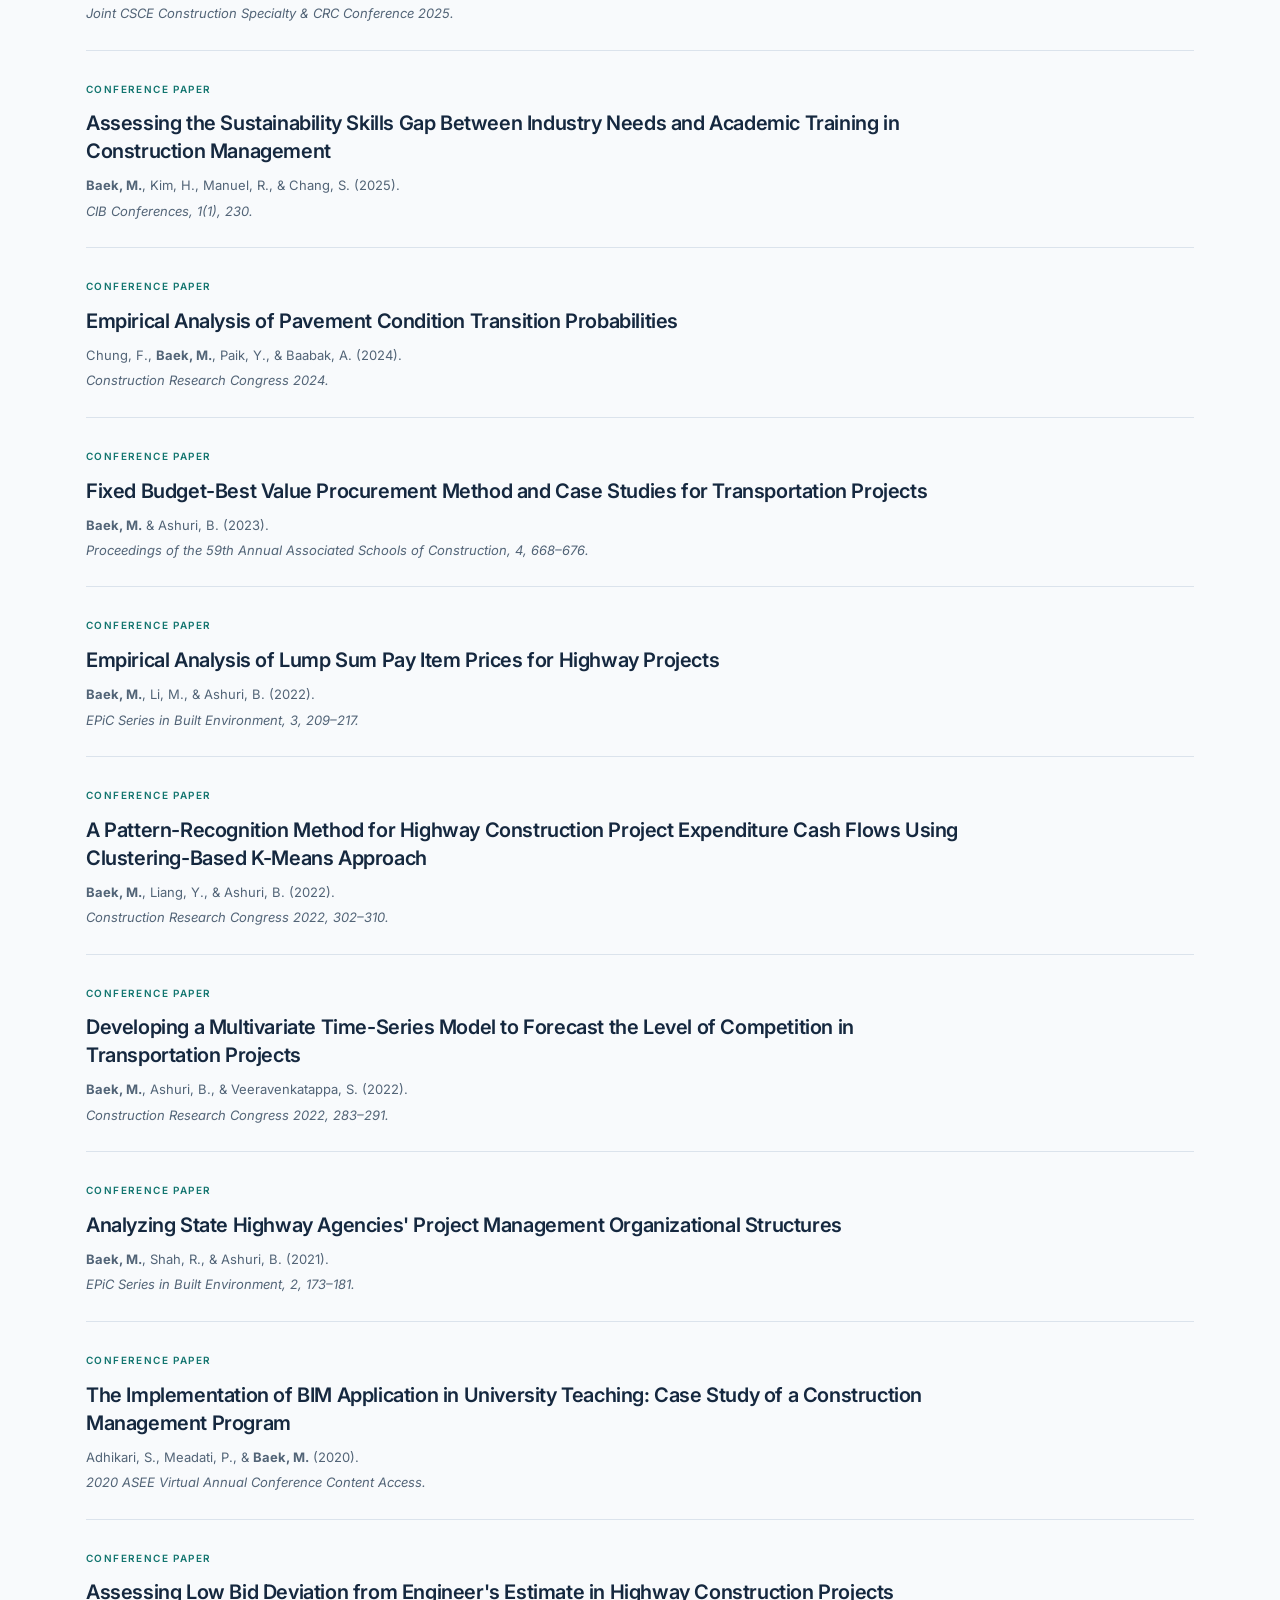
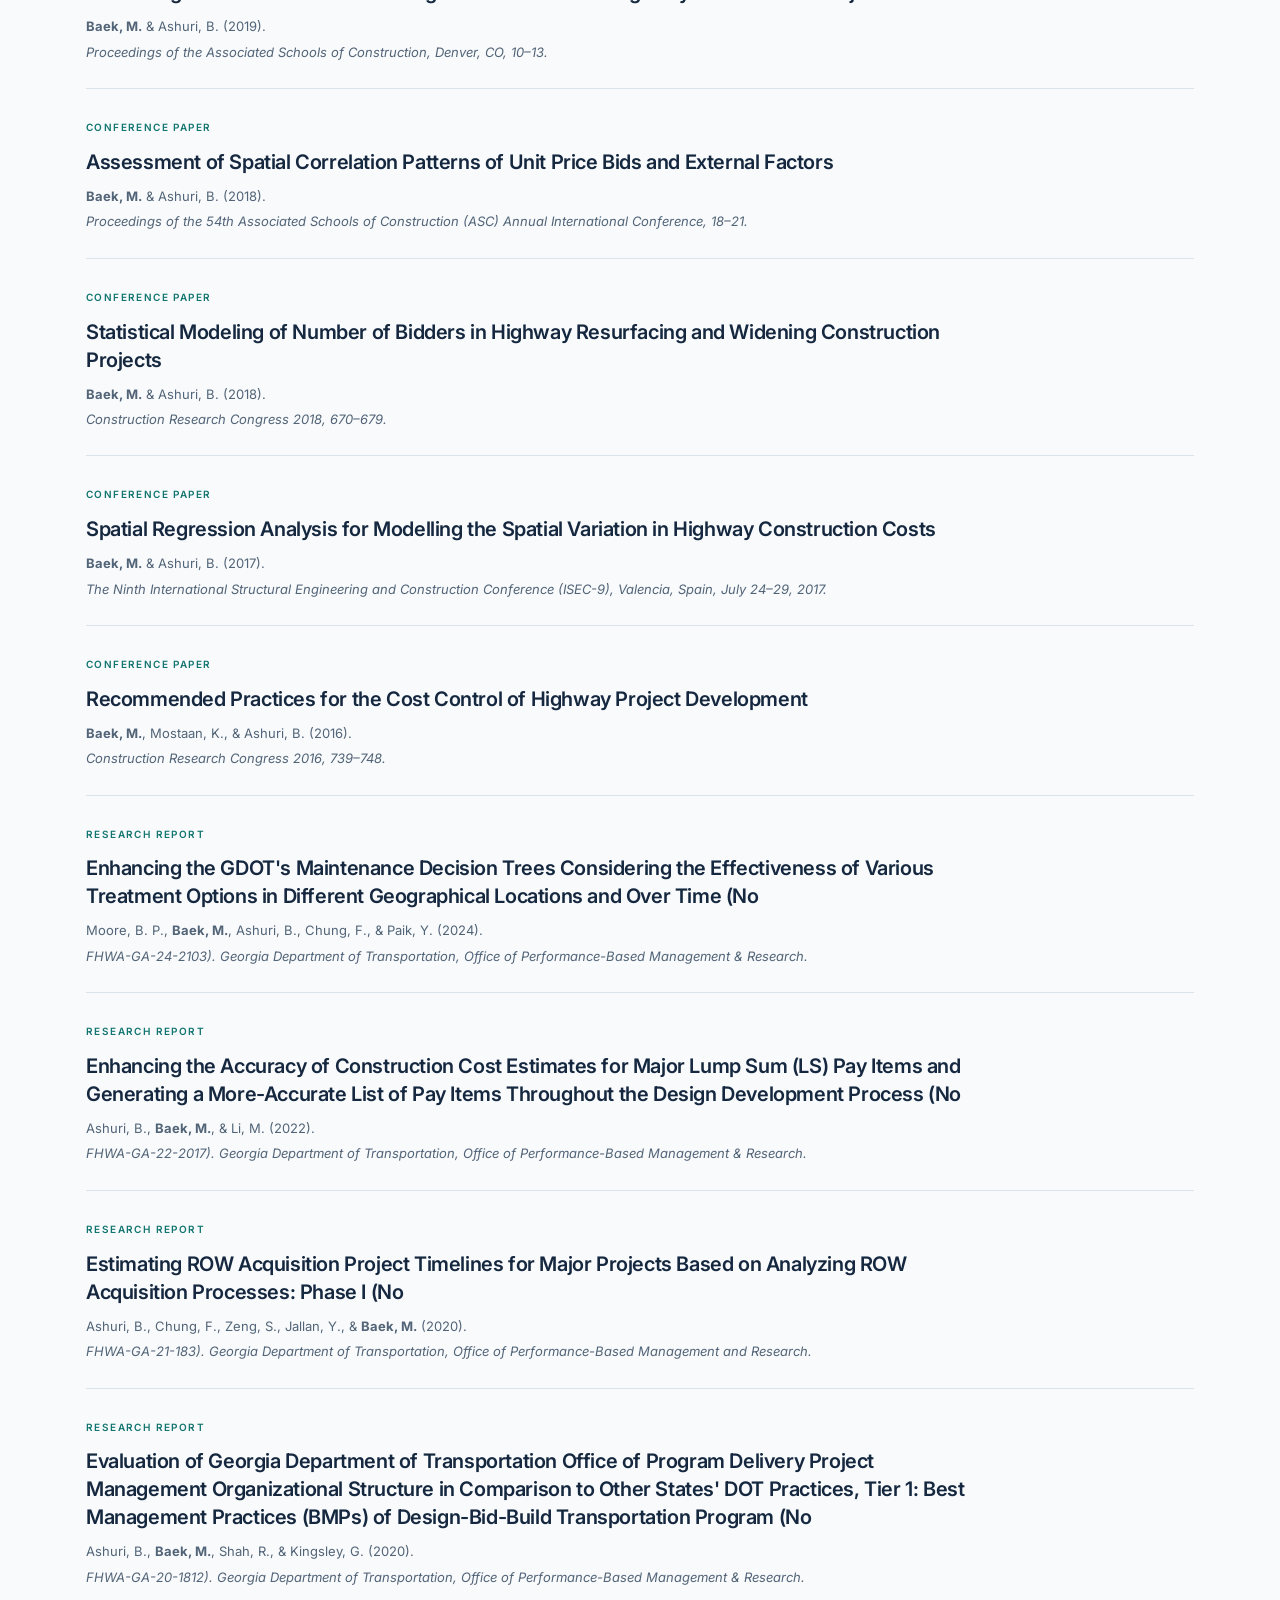
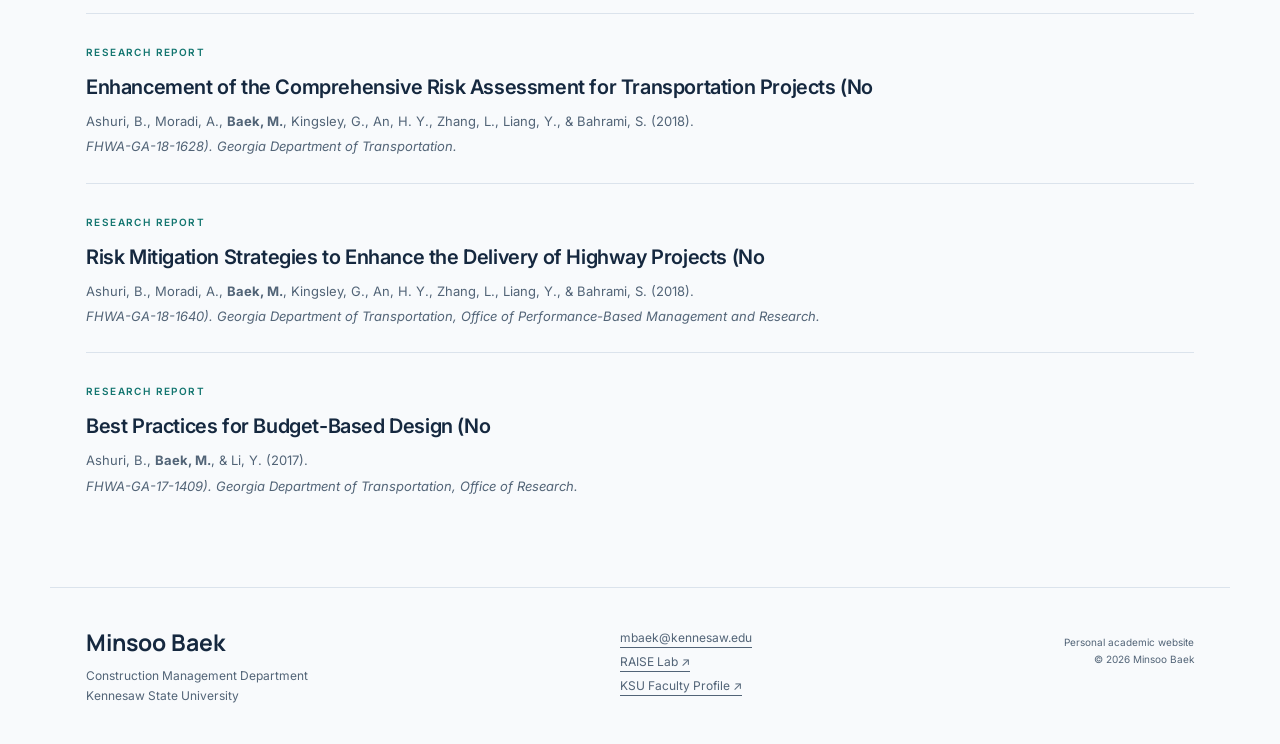
==== commit 6c7bf20f: "Add files via upload" ====
--- a/publications.html
+++ b/publications.html
@@ -1,3 +1,3 @@
 <!doctype html>
-<html lang="en"><head><meta charset="utf-8"><meta name="viewport" content="width=device-width, initial-scale=1"><title>Publications | Minsoo Baek</title><meta name="description" content="Minsoo Baek, Associate Professor of Construction Management at Kennesaw State University. Research, publications, and academic background."><meta property="og:title" content="Publications | Minsoo Baek"><meta property="og:description" content="Construction management, infrastructure analytics, and the built environment."><meta property="og:type" content="website"><meta name="theme-color" content="#f8f7f3"><link rel="icon" href="assets/favicon.svg" type="image/svg+xml"><link rel="stylesheet" href="assets/style.css"><script src="assets/site.js" defer></script></head>
-<body><a class="skip" href="#main">Skip to content</a><header><div class="header-inner"><a class="identity" href="index.html">Minsoo Baek<span>KENNESAW STATE UNIVERSITY</span></a><nav aria-label="Main navigation"><a href="index.html">Home</a><a href="research.html">Research</a><a href="publications.html" aria-current="page">Publications</a><a href="students.html">Students</a><a href="cv.html">CV</a></nav></div></header><main id="main"><section class="wrap page-intro"><p class="eyebrow">PUBLICATIONS</p><h1>Research &amp; scholarship</h1><p class="lead">Journal articles, conference papers, and research reports.</p></section><section class="wrap publications-section"><div class="filters"><div><label for="search">Search publications</label><input id="search" type="search" placeholder="Title, author, or venue…"></div><div><label for="kind">Publication type</label><select id="kind"><option value="all">All publications</option><option>Journal article</option><option>Conference paper</option><option>Research report</option></select></div></div><p id="results" role="status" aria-live="polite">35 publications</p><div id="publication-list"><article class="publication" data-kind="Journal article"><span class="eyebrow">Journal article</span><h3>Predicting Competitive Bidding Levels in Transportation Projects Using Explainable Machine Learning and Deep Learning Methods</h3><p class="authors"><strong>Baek, M.</strong> &amp; Nguyen, P. H. (2026).</p><p class="venue">Journal of Construction Engineering and Management, 152(12), 04026208.</p><a class="paper-link" href="https://doi.org/10.1061/JCEMD4.COENG-18464">DOI <span aria-hidden="true">↗</span></a></article><article class="publication" data-kind="Journal article"><span class="eyebrow">Journal article</span><h3>Interpretable Machine Learning for Classifying Expansion and Deceleration Regimes in the U.S</h3><p class="authors"><strong>Baek, M.</strong> &amp; Lee, J.-H. (2026).</p><p class="venue">Housing Market Using Construction Cost and Supply Indicators. Buildings, 16(15), 3000.</p><a class="paper-link" href="https://doi.org/10.3390/buildings16153000">DOI <span aria-hidden="true">↗</span></a></article><article class="publication" data-kind="Journal article"><span class="eyebrow">Journal article</span><h3>A systematic review of technologies and methodologies for automated bridge inspection</h3><p class="authors"><strong>Baek, M.</strong> &amp; Nguyen, P. H. (2026).</p><p class="venue">Structure and Infrastructure Engineering, 1-20.</p><a class="paper-link" href="https://doi.org/10.1080/15732479.2026.2633534">DOI <span aria-hidden="true">↗</span></a></article><article class="publication" data-kind="Journal article"><span class="eyebrow">Journal article</span><h3>Hybrid Forecasting of University Electricity Demand Using Time Series and Deep Learning</h3><p class="authors"><strong>Baek, M.</strong> &amp; Seo, Y. (2025).</p><p class="venue">Energy and Buildings, 347(Part B). ISSN 0378-7788.</p></article><article class="publication" data-kind="Journal article"><span class="eyebrow">Journal article</span><h3>Predictive Modeling of Low Bid Deviations in US Transportation Infrastructure Projects</h3><p class="authors"><strong>Baek, M.</strong>, &amp; Lee, J. H. (2025).</p><p class="venue">Built Environment Project and Asset Management, 1–19.</p></article><article class="publication" data-kind="Journal article"><span class="eyebrow">Journal article</span><h3>Ensemble Machine Learning Classification Models for Predicting Pavement Condition</h3><p class="authors">Chung, F., Doyle, A., Robinson, E., Paik, Y., Li, M., <strong>Baek, M.</strong>, ... &amp; Ashuri, B. (2024).</p><p class="venue">Transportation Research Record. 03611981241240766.</p></article><article class="publication" data-kind="Journal article"><span class="eyebrow">Journal article</span><h3>Improving the Management Practices for Right-of-Way Acquisition Process</h3><p class="authors">Chung, F., <strong>Baek, M.</strong>, &amp; Ashuri, B. (2022).</p><p class="venue">Journal of Legal Affairs and Dispute Resolution in Engineering and Construction, 14(1), 04521038.</p></article><article class="publication" data-kind="Journal article"><span class="eyebrow">Journal article</span><h3>Synthesis of Practices and Tools for Cost Estimation and Cost Management for Transportation Projects</h3><p class="authors"><strong>Baek, M.</strong> &amp; Ashuri, B. (2021).</p><p class="venue">Journal for the Advancement of Performance Information and Value, 13(1), 22–22.</p></article><article class="publication" data-kind="Journal article"><span class="eyebrow">Journal article</span><h3>Forecasting Ratio of Low Bid to Owner&#x27;s Estimate for Highway Construction</h3><p class="authors">Li, M., <strong>Baek, M.</strong>, &amp; Ashuri, B. (2021).</p><p class="venue">Journal of Construction Engineering and Management, 147(1), 04020157.</p></article><article class="publication" data-kind="Journal article"><span class="eyebrow">Journal article</span><h3>Analysis of the Variability of Submitted Unit Price Bids for Asphalt Line Items in Highway Projects</h3><p class="authors"><strong>Baek, M.</strong> &amp; Ashuri, B. (2019).</p><p class="venue">Journal of Construction Engineering and Management, 145(4), 04019020.</p></article><article class="publication" data-kind="Journal article"><span class="eyebrow">Journal article</span><h3>A Data Envelopment Analysis (DEA) Model for Building Energy Benchmarking</h3><p class="authors">Ashuri, B., Wang, J., Shahandashti, M., &amp; <strong>Baek, M.</strong> (2019).</p><p class="venue">Journal of Engineering, Design and Technology.</p></article><article class="publication" data-kind="Journal article"><span class="eyebrow">Journal article</span><h3>Profile Monitoring for Examining Impact of Hurricane Katrina and Rita on Highway Construction Cost</h3><p class="authors"><strong>Baek, M.</strong> &amp; Ashuri, B. (2018).</p><p class="venue">Transportation Research Record, 2672(51), 79–87.</p></article><article class="publication" data-kind="Journal article"><span class="eyebrow">Journal article</span><h3>Prediction of Unit Price Bids of Resurfacing Highway Projects Through Ensemble Machine Learning</h3><p class="authors">Cao, Y., Ashuri, B., &amp; <strong>Baek, M.</strong> (2018).</p><p class="venue">Journal of Computing in Civil Engineering, 32(5), 04018043.</p></article><article class="publication" data-kind="Conference paper"><span class="eyebrow">Conference paper</span><h3>Identifying Regional Disparities in Affordable Housing Supply for Construction Planning and Policy</h3><p class="authors"><strong>Baek, M.</strong>, Lee, J. H., &amp; Chung, F. (2026).</p><p class="venue">Construction Research Congress 2026, San Antonio, TX, March 18–21, 2026.</p></article><article class="publication" data-kind="Conference paper"><span class="eyebrow">Conference paper</span><h3>Using Shapley Additive Explanations to Explore Features Affecting Expenditure Cash Flow Patterns</h3><p class="authors">Chung, F., <strong>Baek, M.</strong>, Lee, J. H., &amp; Ashuri, B. (in press).</p><p class="venue">Joint CSCE Construction Specialty &amp; CRC Conference 2025.</p></article><article class="publication" data-kind="Conference paper"><span class="eyebrow">Conference paper</span><h3>Assessing the Sustainability Skills Gap Between Industry Needs and Academic Training in Construction Management</h3><p class="authors"><strong>Baek, M.</strong>, Kim, H., Manuel, R., &amp; Chang, S. (2025).</p><p class="venue">CIB Conferences, 1(1), 230.</p></article><article class="publication" data-kind="Conference paper"><span class="eyebrow">Conference paper</span><h3>Empirical Analysis of Pavement Condition Transition Probabilities</h3><p class="authors">Chung, F., <strong>Baek, M.</strong>, Paik, Y., &amp; Baabak, A. (2024).</p><p class="venue">Construction Research Congress 2024.</p></article><article class="publication" data-kind="Conference paper"><span class="eyebrow">Conference paper</span><h3>Fixed Budget-Best Value Procurement Method and Case Studies for Transportation Projects</h3><p class="authors"><strong>Baek, M.</strong> &amp; Ashuri, B. (2023).</p><p class="venue">Proceedings of the 59th Annual Associated Schools of Construction, 4, 668–676.</p></article><article class="publication" data-kind="Conference paper"><span class="eyebrow">Conference paper</span><h3>Empirical Analysis of Lump Sum Pay Item Prices for Highway Projects</h3><p class="authors"><strong>Baek, M.</strong>, Li, M., &amp; Ashuri, B. (2022).</p><p class="venue">EPiC Series in Built Environment, 3, 209–217.</p></article><article class="publication" data-kind="Conference paper"><span class="eyebrow">Conference paper</span><h3>A Pattern-Recognition Method for Highway Construction Project Expenditure Cash Flows Using Clustering-Based K-Means Approach</h3><p class="authors"><strong>Baek, M.</strong>, Liang, Y., &amp; Ashuri, B. (2022).</p><p class="venue">Construction Research Congress 2022, 302–310.</p></article><article class="publication" data-kind="Conference paper"><span class="eyebrow">Conference paper</span><h3>Developing a Multivariate Time-Series Model to Forecast the Level of Competition in Transportation Projects</h3><p class="authors"><strong>Baek, M.</strong>, Ashuri, B., &amp; Veeravenkatappa, S. (2022).</p><p class="venue">Construction Research Congress 2022, 283–291.</p></article><article class="publication" data-kind="Conference paper"><span class="eyebrow">Conference paper</span><h3>Analyzing State Highway Agencies&#x27; Project Management Organizational Structures</h3><p class="authors"><strong>Baek, M.</strong>, Shah, R., &amp; Ashuri, B. (2021).</p><p class="venue">EPiC Series in Built Environment, 2, 173–181.</p></article><article class="publication" data-kind="Conference paper"><span class="eyebrow">Conference paper</span><h3>The Implementation of BIM Application in University Teaching: Case Study of a Construction Management Program</h3><p class="authors">Adhikari, S., Meadati, P., &amp; <strong>Baek, M.</strong> (2020).</p><p class="venue">2020 ASEE Virtual Annual Conference Content Access.</p></article><article class="publication" data-kind="Conference paper"><span class="eyebrow">Conference paper</span><h3>Assessing Low Bid Deviation from Engineer&#x27;s Estimate in Highway Construction Projects</h3><p class="authors"><strong>Baek, M.</strong> &amp; Ashuri, B. (2019).</p><p class="venue">Proceedings of the Associated Schools of Construction, Denver, CO, 10–13.</p></article><article class="publication" data-kind="Conference paper"><span class="eyebrow">Conference paper</span><h3>Assessment of Spatial Correlation Patterns of Unit Price Bids and External Factors</h3><p class="authors"><strong>Baek, M.</strong> &amp; Ashuri, B. (2018).</p><p class="venue">Proceedings of the 54th Associated Schools of Construction (ASC) Annual International Conference, 18–21.</p></article><article class="publication" data-kind="Conference paper"><span class="eyebrow">Conference paper</span><h3>Statistical Modeling of Number of Bidders in Highway Resurfacing and Widening Construction Projects</h3><p class="authors"><strong>Baek, M.</strong> &amp; Ashuri, B. (2018).</p><p class="venue">Construction Research Congress 2018, 670–679.</p></article><article class="publication" data-kind="Conference paper"><span class="eyebrow">Conference paper</span><h3>Spatial Regression Analysis for Modelling the Spatial Variation in Highway Construction Costs</h3><p class="authors"><strong>Baek, M.</strong> &amp; Ashuri, B. (2017).</p><p class="venue">The Ninth International Structural Engineering and Construction Conference (ISEC-9), Valencia, Spain, July 24–29, 2017.</p></article><article class="publication" data-kind="Conference paper"><span class="eyebrow">Conference paper</span><h3>Recommended Practices for the Cost Control of Highway Project Development</h3><p class="authors"><strong>Baek, M.</strong>, Mostaan, K., &amp; Ashuri, B. (2016).</p><p class="venue">Construction Research Congress 2016, 739–748.</p></article><article class="publication" data-kind="Research report"><span class="eyebrow">Research report</span><h3>Enhancing the GDOT&#x27;s Maintenance Decision Trees Considering the Effectiveness of Various Treatment Options in Different Geographical Locations and Over Time (No</h3><p class="authors">Moore, B. P., <strong>Baek, M.</strong>, Ashuri, B., Chung, F., &amp; Paik, Y. (2024).</p><p class="venue">FHWA-GA-24-2103). Georgia Department of Transportation, Office of Performance-Based Management &amp; Research.</p></article><article class="publication" data-kind="Research report"><span class="eyebrow">Research report</span><h3>Enhancing the Accuracy of Construction Cost Estimates for Major Lump Sum (LS) Pay Items and Generating a More-Accurate List of Pay Items Throughout the Design Development Process (No</h3><p class="authors">Ashuri, B., <strong>Baek, M.</strong>, &amp; Li, M. (2022).</p><p class="venue">FHWA-GA-22-2017). Georgia Department of Transportation, Office of Performance-Based Management &amp; Research.</p></article><article class="publication" data-kind="Research report"><span class="eyebrow">Research report</span><h3>Estimating ROW Acquisition Project Timelines for Major Projects Based on Analyzing ROW Acquisition Processes: Phase I (No</h3><p class="authors">Ashuri, B., Chung, F., Zeng, S., Jallan, Y., &amp; <strong>Baek, M.</strong> (2020).</p><p class="venue">FHWA-GA-21-183). Georgia Department of Transportation, Office of Performance-Based Management and Research.</p></article><article class="publication" data-kind="Research report"><span class="eyebrow">Research report</span><h3>Evaluation of Georgia Department of Transportation Office of Program Delivery Project Management Organizational Structure in Comparison to Other States&#x27; DOT Practices, Tier 1: Best Management Practices (BMPs) of Design-Bid-Build Transportation Program (No</h3><p class="authors">Ashuri, B., <strong>Baek, M.</strong>, Shah, R., &amp; Kingsley, G. (2020).</p><p class="venue">FHWA-GA-20-1812). Georgia Department of Transportation, Office of Performance-Based Management &amp; Research.</p></article><article class="publication" data-kind="Research report"><span class="eyebrow">Research report</span><h3>Enhancement of the Comprehensive Risk Assessment for Transportation Projects (No</h3><p class="authors">Ashuri, B., Moradi, A., <strong>Baek, M.</strong>, Kingsley, G., An, H. Y., Zhang, L., Liang, Y., &amp; Bahrami, S. (2018).</p><p class="venue">FHWA-GA-18-1628). Georgia Department of Transportation.</p></article><article class="publication" data-kind="Research report"><span class="eyebrow">Research report</span><h3>Risk Mitigation Strategies to Enhance the Delivery of Highway Projects (No</h3><p class="authors">Ashuri, B., Moradi, A., <strong>Baek, M.</strong>, Kingsley, G., An, H. Y., Zhang, L., Liang, Y., &amp; Bahrami, S. (2018).</p><p class="venue">FHWA-GA-18-1640). Georgia Department of Transportation, Office of Performance-Based Management and Research.</p></article><article class="publication" data-kind="Research report"><span class="eyebrow">Research report</span><h3>Best Practices for Budget-Based Design (No</h3><p class="authors">Ashuri, B., <strong>Baek, M.</strong>, &amp; Li, Y. (2017).</p><p class="venue">FHWA-GA-17-1409). Georgia Department of Transportation, Office of Research.</p></article></div><p id="empty" hidden>No publications match your search. Try another term or publication type.</p></section></main><footer><div><a class="footer-name" href="index.html">Minsoo Baek</a><p>Construction Management Department<br>Kennesaw State University</p></div><div><a href="mailto:mbaek@kennesaw.edu">mbaek@kennesaw.edu</a><br><a href="https://campus.kennesaw.edu/colleges-departments/cacm/research/cacm-raise-lab.php">RAISE Lab ↗</a></div><p class="footer-note">Personal academic website<br>© 2026 Minsoo Baek</p></footer></body></html>+<html lang="en"><head><meta charset="utf-8"><meta name="viewport" content="width=device-width, initial-scale=1"><title>Publications | Minsoo Baek</title><meta name="description" content="Minsoo Baek, Associate Professor of Construction Management at Kennesaw State University. Research, publications, and academic background."><meta property="og:title" content="Publications | Minsoo Baek"><meta property="og:description" content="Construction management, infrastructure analytics, and the built environment."><meta property="og:type" content="website"><meta name="theme-color" content="#f8fafc"><link rel="icon" href="assets/favicon.svg" type="image/svg+xml"><link rel="stylesheet" href="assets/style.css?v=9"><script src="assets/site.js" defer></script></head>
+<body><a class="skip" href="#main">Skip to content</a><header><div class="header-inner"><a class="identity" href="index.html">Minsoo Baek<span>KENNESAW STATE UNIVERSITY</span></a><nav aria-label="Main navigation"><a href="index.html">Home</a><a href="research.html">Research</a><a href="publications.html" aria-current="page">Publications</a><a href="students.html">Students</a><a href="teaching.html">Teaching</a></nav></div></header><main id="main"><section class="wrap page-intro"><p class="eyebrow">PUBLICATIONS</p><h1>Research &amp; scholarship</h1><p class="lead">Journal articles, conference papers, and research reports.</p></section><section class="wrap publications-section"><div class="filters"><div><label for="search">Search publications</label><input id="search" type="search" placeholder="Title, author, or venue…"></div><div><label for="kind">Publication type</label><select id="kind"><option value="all">All publications</option><option>Journal article</option><option>Conference paper</option><option>Research report</option></select></div></div><p id="results" role="status" aria-live="polite">35 publications</p><div id="publication-list"><article class="publication" data-kind="Journal article"><span class="eyebrow">Journal article</span><h3>Predicting Competitive Bidding Levels in Transportation Projects Using Explainable Machine Learning and Deep Learning Methods</h3><p class="authors"><strong>Baek, M.</strong> &amp; Nguyen, P. H. (2026).</p><p class="venue">Journal of Construction Engineering and Management, 152(12), 04026208.</p><a class="paper-link" href="https://doi.org/10.1061/JCEMD4.COENG-18464">DOI <span aria-hidden="true">↗</span></a></article><article class="publication" data-kind="Journal article"><span class="eyebrow">Journal article</span><h3>Interpretable Machine Learning for Classifying Expansion and Deceleration Regimes in the U.S</h3><p class="authors"><strong>Baek, M.</strong> &amp; Lee, J.-H. (2026).</p><p class="venue">Housing Market Using Construction Cost and Supply Indicators. Buildings, 16(15), 3000.</p><a class="paper-link" href="https://doi.org/10.3390/buildings16153000">DOI <span aria-hidden="true">↗</span></a></article><article class="publication" data-kind="Journal article"><span class="eyebrow">Journal article</span><h3>A systematic review of technologies and methodologies for automated bridge inspection</h3><p class="authors"><strong>Baek, M.</strong> &amp; Nguyen, P. H. (2026).</p><p class="venue">Structure and Infrastructure Engineering, 1-20.</p><a class="paper-link" href="https://doi.org/10.1080/15732479.2026.2633534">DOI <span aria-hidden="true">↗</span></a></article><article class="publication" data-kind="Journal article"><span class="eyebrow">Journal article</span><h3>Hybrid Forecasting of University Electricity Demand Using Time Series and Deep Learning</h3><p class="authors"><strong>Baek, M.</strong> &amp; Seo, Y. (2025).</p><p class="venue">Energy and Buildings, 347(Part B). ISSN 0378-7788.</p><a href="https://www.sciencedirect.com/science/article/pii/S0378778825011302" class="paper-link">Read paper ↗</a></article><article class="publication" data-kind="Journal article"><span class="eyebrow">Journal article</span><h3>Predictive Modeling of Low Bid Deviations in US Transportation Infrastructure Projects</h3><p class="authors"><strong>Baek, M.</strong>, &amp; Lee, J. H. (2025).</p><p class="venue">Built Environment Project and Asset Management, 1–19.</p><a href="https://scholar.google.com/citations?view_op=view_citation&amp;hl=en&amp;user=vE5SIvUAAAAJ&amp;sortby=pubdate&amp;citation_for_view=vE5SIvUAAAAJ:hFOr9nPyWt4C" class="paper-link">Read paper ↗</a></article><article class="publication" data-kind="Journal article"><span class="eyebrow">Journal article</span><h3>Ensemble Machine Learning Classification Models for Predicting Pavement Condition</h3><p class="authors">Chung, F., Doyle, A., Robinson, E., Paik, Y., Li, M., <strong>Baek, M.</strong>, ... &amp; Ashuri, B. (2024).</p><p class="venue">Transportation Research Record. 03611981241240766.</p></article><article class="publication" data-kind="Journal article"><span class="eyebrow">Journal article</span><h3>Improving the Management Practices for Right-of-Way Acquisition Process</h3><p class="authors">Chung, F., <strong>Baek, M.</strong>, &amp; Ashuri, B. (2022).</p><p class="venue">Journal of Legal Affairs and Dispute Resolution in Engineering and Construction, 14(1), 04521038.</p></article><article class="publication" data-kind="Journal article"><span class="eyebrow">Journal article</span><h3>Synthesis of Practices and Tools for Cost Estimation and Cost Management for Transportation Projects</h3><p class="authors"><strong>Baek, M.</strong> &amp; Ashuri, B. (2021).</p><p class="venue">Journal for the Advancement of Performance Information and Value, 13(1), 22–22.</p></article><article class="publication" data-kind="Journal article"><span class="eyebrow">Journal article</span><h3>Forecasting Ratio of Low Bid to Owner's Estimate for Highway Construction</h3><p class="authors">Li, M., <strong>Baek, M.</strong>, &amp; Ashuri, B. (2021).</p><p class="venue">Journal of Construction Engineering and Management, 147(1), 04020157.</p></article><article class="publication" data-kind="Journal article"><span class="eyebrow">Journal article</span><h3>Analysis of the Variability of Submitted Unit Price Bids for Asphalt Line Items in Highway Projects</h3><p class="authors"><strong>Baek, M.</strong> &amp; Ashuri, B. (2019).</p><p class="venue">Journal of Construction Engineering and Management, 145(4), 04019020.</p></article><article class="publication" data-kind="Journal article"><span class="eyebrow">Journal article</span><h3>A Data Envelopment Analysis (DEA) Model for Building Energy Benchmarking</h3><p class="authors">Ashuri, B., Wang, J., Shahandashti, M., &amp; <strong>Baek, M.</strong> (2019).</p><p class="venue">Journal of Engineering, Design and Technology.</p></article><article class="publication" data-kind="Journal article"><span class="eyebrow">Journal article</span><h3>Profile Monitoring for Examining Impact of Hurricane Katrina and Rita on Highway Construction Cost</h3><p class="authors"><strong>Baek, M.</strong> &amp; Ashuri, B. (2018).</p><p class="venue">Transportation Research Record, 2672(51), 79–87.</p></article><article class="publication" data-kind="Journal article"><span class="eyebrow">Journal article</span><h3>Prediction of Unit Price Bids of Resurfacing Highway Projects Through Ensemble Machine Learning</h3><p class="authors">Cao, Y., Ashuri, B., &amp; <strong>Baek, M.</strong> (2018).</p><p class="venue">Journal of Computing in Civil Engineering, 32(5), 04018043.</p></article><article class="publication" data-kind="Conference paper"><span class="eyebrow">Conference paper</span><h3>Identifying Regional Disparities in Affordable Housing Supply for Construction Planning and Policy</h3><p class="authors"><strong>Baek, M.</strong>, Lee, J. H., &amp; Chung, F. (2026).</p><p class="venue">Construction Research Congress 2026, San Antonio, TX, March 18–21, 2026.</p></article><article class="publication" data-kind="Conference paper"><span class="eyebrow">Conference paper</span><h3>Using Shapley Additive Explanations to Explore Features Affecting Expenditure Cash Flow Patterns</h3><p class="authors">Chung, F., <strong>Baek, M.</strong>, Lee, J. H., &amp; Ashuri, B. (in press).</p><p class="venue">Joint CSCE Construction Specialty &amp; CRC Conference 2025.</p></article><article class="publication" data-kind="Conference paper"><span class="eyebrow">Conference paper</span><h3>Assessing the Sustainability Skills Gap Between Industry Needs and Academic Training in Construction Management</h3><p class="authors"><strong>Baek, M.</strong>, Kim, H., Manuel, R., &amp; Chang, S. (2025).</p><p class="venue">CIB Conferences, 1(1), 230.</p></article><article class="publication" data-kind="Conference paper"><span class="eyebrow">Conference paper</span><h3>Empirical Analysis of Pavement Condition Transition Probabilities</h3><p class="authors">Chung, F., <strong>Baek, M.</strong>, Paik, Y., &amp; Baabak, A. (2024).</p><p class="venue">Construction Research Congress 2024.</p></article><article class="publication" data-kind="Conference paper"><span class="eyebrow">Conference paper</span><h3>Fixed Budget-Best Value Procurement Method and Case Studies for Transportation Projects</h3><p class="authors"><strong>Baek, M.</strong> &amp; Ashuri, B. (2023).</p><p class="venue">Proceedings of the 59th Annual Associated Schools of Construction, 4, 668–676.</p></article><article class="publication" data-kind="Conference paper"><span class="eyebrow">Conference paper</span><h3>Empirical Analysis of Lump Sum Pay Item Prices for Highway Projects</h3><p class="authors"><strong>Baek, M.</strong>, Li, M., &amp; Ashuri, B. (2022).</p><p class="venue">EPiC Series in Built Environment, 3, 209–217.</p></article><article class="publication" data-kind="Conference paper"><span class="eyebrow">Conference paper</span><h3>A Pattern-Recognition Method for Highway Construction Project Expenditure Cash Flows Using Clustering-Based K-Means Approach</h3><p class="authors"><strong>Baek, M.</strong>, Liang, Y., &amp; Ashuri, B. (2022).</p><p class="venue">Construction Research Congress 2022, 302–310.</p></article><article class="publication" data-kind="Conference paper"><span class="eyebrow">Conference paper</span><h3>Developing a Multivariate Time-Series Model to Forecast the Level of Competition in Transportation Projects</h3><p class="authors"><strong>Baek, M.</strong>, Ashuri, B., &amp; Veeravenkatappa, S. (2022).</p><p class="venue">Construction Research Congress 2022, 283–291.</p></article><article class="publication" data-kind="Conference paper"><span class="eyebrow">Conference paper</span><h3>Analyzing State Highway Agencies' Project Management Organizational Structures</h3><p class="authors"><strong>Baek, M.</strong>, Shah, R., &amp; Ashuri, B. (2021).</p><p class="venue">EPiC Series in Built Environment, 2, 173–181.</p></article><article class="publication" data-kind="Conference paper"><span class="eyebrow">Conference paper</span><h3>The Implementation of BIM Application in University Teaching: Case Study of a Construction Management Program</h3><p class="authors">Adhikari, S., Meadati, P., &amp; <strong>Baek, M.</strong> (2020).</p><p class="venue">2020 ASEE Virtual Annual Conference Content Access.</p></article><article class="publication" data-kind="Conference paper"><span class="eyebrow">Conference paper</span><h3>Assessing Low Bid Deviation from Engineer's Estimate in Highway Construction Projects</h3><p class="authors"><strong>Baek, M.</strong> &amp; Ashuri, B. (2019).</p><p class="venue">Proceedings of the Associated Schools of Construction, Denver, CO, 10–13.</p></article><article class="publication" data-kind="Conference paper"><span class="eyebrow">Conference paper</span><h3>Assessment of Spatial Correlation Patterns of Unit Price Bids and External Factors</h3><p class="authors"><strong>Baek, M.</strong> &amp; Ashuri, B. (2018).</p><p class="venue">Proceedings of the 54th Associated Schools of Construction (ASC) Annual International Conference, 18–21.</p></article><article class="publication" data-kind="Conference paper"><span class="eyebrow">Conference paper</span><h3>Statistical Modeling of Number of Bidders in Highway Resurfacing and Widening Construction Projects</h3><p class="authors"><strong>Baek, M.</strong> &amp; Ashuri, B. (2018).</p><p class="venue">Construction Research Congress 2018, 670–679.</p></article><article class="publication" data-kind="Conference paper"><span class="eyebrow">Conference paper</span><h3>Spatial Regression Analysis for Modelling the Spatial Variation in Highway Construction Costs</h3><p class="authors"><strong>Baek, M.</strong> &amp; Ashuri, B. (2017).</p><p class="venue">The Ninth International Structural Engineering and Construction Conference (ISEC-9), Valencia, Spain, July 24–29, 2017.</p></article><article class="publication" data-kind="Conference paper"><span class="eyebrow">Conference paper</span><h3>Recommended Practices for the Cost Control of Highway Project Development</h3><p class="authors"><strong>Baek, M.</strong>, Mostaan, K., &amp; Ashuri, B. (2016).</p><p class="venue">Construction Research Congress 2016, 739–748.</p></article><article class="publication" data-kind="Research report"><span class="eyebrow">Research report</span><h3>Enhancing the GDOT's Maintenance Decision Trees Considering the Effectiveness of Various Treatment Options in Different Geographical Locations and Over Time (No</h3><p class="authors">Moore, B. P., <strong>Baek, M.</strong>, Ashuri, B., Chung, F., &amp; Paik, Y. (2024).</p><p class="venue">FHWA-GA-24-2103). Georgia Department of Transportation, Office of Performance-Based Management &amp; Research.</p></article><article class="publication" data-kind="Research report"><span class="eyebrow">Research report</span><h3>Enhancing the Accuracy of Construction Cost Estimates for Major Lump Sum (LS) Pay Items and Generating a More-Accurate List of Pay Items Throughout the Design Development Process (No</h3><p class="authors">Ashuri, B., <strong>Baek, M.</strong>, &amp; Li, M. (2022).</p><p class="venue">FHWA-GA-22-2017). Georgia Department of Transportation, Office of Performance-Based Management &amp; Research.</p></article><article class="publication" data-kind="Research report"><span class="eyebrow">Research report</span><h3>Estimating ROW Acquisition Project Timelines for Major Projects Based on Analyzing ROW Acquisition Processes: Phase I (No</h3><p class="authors">Ashuri, B., Chung, F., Zeng, S., Jallan, Y., &amp; <strong>Baek, M.</strong> (2020).</p><p class="venue">FHWA-GA-21-183). Georgia Department of Transportation, Office of Performance-Based Management and Research.</p></article><article class="publication" data-kind="Research report"><span class="eyebrow">Research report</span><h3>Evaluation of Georgia Department of Transportation Office of Program Delivery Project Management Organizational Structure in Comparison to Other States' DOT Practices, Tier 1: Best Management Practices (BMPs) of Design-Bid-Build Transportation Program (No</h3><p class="authors">Ashuri, B., <strong>Baek, M.</strong>, Shah, R., &amp; Kingsley, G. (2020).</p><p class="venue">FHWA-GA-20-1812). Georgia Department of Transportation, Office of Performance-Based Management &amp; Research.</p></article><article class="publication" data-kind="Research report"><span class="eyebrow">Research report</span><h3>Enhancement of the Comprehensive Risk Assessment for Transportation Projects (No</h3><p class="authors">Ashuri, B., Moradi, A., <strong>Baek, M.</strong>, Kingsley, G., An, H. Y., Zhang, L., Liang, Y., &amp; Bahrami, S. (2018).</p><p class="venue">FHWA-GA-18-1628). Georgia Department of Transportation.</p></article><article class="publication" data-kind="Research report"><span class="eyebrow">Research report</span><h3>Risk Mitigation Strategies to Enhance the Delivery of Highway Projects (No</h3><p class="authors">Ashuri, B., Moradi, A., <strong>Baek, M.</strong>, Kingsley, G., An, H. Y., Zhang, L., Liang, Y., &amp; Bahrami, S. (2018).</p><p class="venue">FHWA-GA-18-1640). Georgia Department of Transportation, Office of Performance-Based Management and Research.</p></article><article class="publication" data-kind="Research report"><span class="eyebrow">Research report</span><h3>Best Practices for Budget-Based Design (No</h3><p class="authors">Ashuri, B., <strong>Baek, M.</strong>, &amp; Li, Y. (2017).</p><p class="venue">FHWA-GA-17-1409). Georgia Department of Transportation, Office of Research.</p></article></div><p id="empty" hidden>No publications match your search. Try another term or publication type.</p></section></main><footer><div><a class="footer-name" href="index.html">Minsoo Baek</a><p>Construction Management Department<br>Kennesaw State University</p></div><div><a href="mailto:mbaek@kennesaw.edu">mbaek@kennesaw.edu</a><br><a href="https://campus.kennesaw.edu/colleges-departments/cacm/research/cacm-raise-lab.php">RAISE Lab ↗</a><br><a href="https://facultyweb.kennesaw.edu/mbaek/index.php">KSU Faculty Profile ↗</a></div><p class="footer-note">Personal academic website<br>© 2026 Minsoo Baek</p></footer></body></html>
--- a/assets/style.css
+++ b/assets/style.css
@@ -1,10 +1,30 @@
-@import url('https://fonts.googleapis.com/css2?family=DM+Sans:wght@400;500;600;700&family=Libre+Caslon+Display&display=swap');
-:root{--paper:#f8f7f3;--ink:#292d29;--muted:#62675f;--line:#d9dcd1;--gold:#b28a37;--soft:#eeeee6;--serif:'Libre Caslon Display',Georgia,serif;--sans:'DM Sans',Arial,sans-serif}*{box-sizing:border-box}html{scroll-behavior:smooth;scroll-padding-top:110px}body{margin:0;background:var(--paper);color:var(--ink);font:16px/1.65 var(--sans)}a{color:inherit;text-underline-offset:5px}a:hover{color:#795a19}a:focus-visible,button:focus-visible,input:focus-visible,select:focus-visible{outline:3px solid #9b7223;outline-offset:5px}img{max-width:100%;display:block}h1,h2,h3,p,figure{margin:0}h1,h2{font-family:var(--serif);font-weight:400;line-height:1.08;letter-spacing:-.035em}h1{font-size:clamp(48px,5.6vw,80px)}h2{font-size:clamp(34px,3.3vw,46px)}h3{font-size:20px;font-weight:500;line-height:1.4}p{margin-bottom:16px}.wrap{max-width:1180px;margin:auto;padding-left:36px;padding-right:36px}.skip{position:absolute;top:-100px;left:20px;background:white;padding:12px;z-index:20}.skip:focus{top:10px}header{position:sticky;top:0;z-index:10;background:rgba(248,247,243,.97);border-bottom:1px solid var(--line)}.header-inner{max-width:1180px;margin:auto;padding:22px 36px;display:flex;align-items:center;justify-content:space-between;gap:24px}.identity{font-family:var(--serif);font-size:29px;text-decoration:none;line-height:1.15}.identity span{display:block;font:9px/1.8 var(--sans);letter-spacing:.16em;margin-top:5px}nav{display:flex;gap:30px}nav a{text-decoration:none;font-size:14px}nav a[aria-current]{border-bottom:2px solid var(--gold);padding-bottom:6px}.hero{display:grid;grid-template-columns:1.35fr 1fr;gap:80px;align-items:center;padding-top:66px;padding-bottom:74px}.eyebrow{font-size:10px;letter-spacing:.16em;font-weight:600;line-height:1.6;text-transform:uppercase;color:var(--muted)}.hero .eyebrow{margin-bottom:28px}.degree{display:inline-block;font:22px var(--serif);letter-spacing:0;margin-left:15px}.role{font-size:16px;margin-top:20px}.role a{text-decoration-color:var(--gold)}.intro{font-size:19px;line-height:1.7;margin-top:25px;color:#555c53;max-width:530px}.actions{display:flex;align-items:center;gap:28px;margin:30px 0 35px}.button{display:inline-flex;gap:30px;align-items:center;text-decoration:none;background:var(--ink);color:white;padding:14px 20px;font-size:14px}.button:hover{background:#454b41;color:white}.text-link{font-size:14px;font-weight:500;white-space:nowrap}.affiliation{font-size:12px;color:var(--muted);border-left:2px solid var(--gold);padding-left:16px;margin-bottom:0}.portrait{position:relative;padding:0 12px 12px 0}.portrait:after{content:'';position:absolute;inset:16px 0 0 16px;border:1px solid var(--gold);z-index:-1}.portrait img{width:100%;height:475px;object-fit:cover;object-position:center 35%;filter:none}.portrait figcaption{font-size:9px;letter-spacing:.18em;position:absolute;bottom:25px;left:20px;background:var(--paper);padding:7px 12px}.research-band{background:var(--soft);padding:64px 0}.section-heading{display:flex;gap:50px;justify-content:space-between;align-items:end;margin-bottom:35px}.section-heading .eyebrow{margin-bottom:14px}.section-heading>p{max-width:340px;color:var(--muted);font-size:15px;margin-bottom:4px}.theme-list{margin-top:35px}.theme-list a{display:grid;grid-template-columns:40px 1fr 30px;gap:18px;align-items:center;padding:20px 0;border-top:1px solid #ced2c4;text-decoration:none}.theme-list a>span{font-size:12px;color:var(--muted)}.theme-list h3{font-size:18px}.section{padding-top:70px;padding-bottom:15px}.project{display:grid;grid-template-columns:55px 1fr;gap:20px;padding:27px 0;border-top:1px solid var(--line)}.project-number{font-family:var(--serif);font-size:32px;color:#7a806f}.project h3{margin:7px 0 12px;max-width:870px}.project p{font-size:14px;color:var(--muted);max-width:900px;margin:0}.publication{position:relative;padding:25px 85px 25px 0;border-top:1px solid var(--line)}.publication h3{margin:9px 0 10px;max-width:890px}.publication .authors{font-size:13px;margin:0 0 4px;color:var(--muted)}.publication .venue{font-size:13px;font-style:italic;margin:0;color:var(--muted)}.paper-link{position:absolute;right:0;top:55px;font-size:12px}.about-section{margin-top:70px;background:#e8eade;padding:60px 0}.about-grid{display:grid;grid-template-columns:1fr 1fr;gap:65px}.about-grid .eyebrow{margin-bottom:18px}.about-grid p{font-size:15px}.page-intro{padding-top:65px;padding-bottom:55px}.page-intro h1{font-size:clamp(45px,5vw,67px);margin:20px 0}.lead{font-size:18px;color:var(--muted);max-width:710px}.expertise-grid{display:grid;grid-template-columns:repeat(3,1fr);margin-top:28px;gap:1px;background:var(--line);border:1px solid var(--line)}.expertise-grid>div{background:var(--soft);padding:25px}.expertise-grid h3{margin-top:12px;font-size:18px}.section-note{font-size:14px;color:var(--muted);margin-top:18px}.lab-note{margin-top:45px;margin-bottom:70px;border-left:3px solid var(--gold)}.lab-note h2{font-size:32px}.lab-note p{margin-top:12px}.filters{display:grid;grid-template-columns:2fr 1fr;gap:25px;background:var(--soft);padding:24px;margin-bottom:20px}.filters label{display:block;font-size:12px;margin-bottom:7px}input,select{font:16px var(--sans);width:100%;border:1px solid #bcc2b5;background:var(--paper);color:var(--ink);padding:13px;border-radius:0;min-height:48px}#results{font-size:12px;color:var(--muted);margin:18px 0}.publications-section{padding-bottom:65px}[hidden]{display:none!important}.cv-layout{display:grid;grid-template-columns:210px 1fr;gap:50px;padding-bottom:50px}.cv-nav{flex-direction:column;gap:15px;align-self:start;position:sticky;top:130px}.cv-nav a{font-size:13px}.cv-layout section{margin-bottom:48px}.cv-layout h2{font-size:36px;margin-bottom:25px}.cv-entry{border-top:1px solid var(--line);padding:20px 0;font-size:15px;margin:0}.cv-entry h3{font-size:18px;margin-bottom:8px}.cv-entry p:last-child{font-size:14px;margin-bottom:0;color:var(--muted)}footer{max-width:1180px;margin:auto;border-top:1px solid var(--line);padding:38px 36px;display:flex;justify-content:space-between;gap:30px;font-size:12px;color:var(--muted)}footer p{margin:8px 0 0}.footer-name{font:26px var(--serif);text-decoration:none;color:var(--ink)}footer a{line-height:2}.footer-note{text-align:right;font-size:10px}
-@media(min-width:1400px){.hero{padding-top:85px;padding-bottom:90px}.portrait img{height:500px}}
-@media(max-width:850px){.hero{gap:35px;grid-template-columns:1.2fr 1fr}.hero h1{font-size:54px}.portrait img{height:420px}.intro{font-size:17px}.actions{gap:18px}.section-heading{gap:30px}.section-heading>p{max-width:250px}.expertise-grid{grid-template-columns:repeat(2,1fr)}.about-grid{gap:30px}.cv-layout{grid-template-columns:160px 1fr;gap:30px}}
-@media(max-width:600px){.wrap{padding-left:23px;padding-right:23px}.header-inner{padding:16px 23px;flex-direction:column;gap:15px;align-items:flex-start}.identity{font-size:26px}.identity span{font-size:8px}nav{gap:25px}nav a{font-size:13px}.hero{grid-template-columns:1fr;gap:35px;padding-top:35px;padding-bottom:42px}.hero .eyebrow{font-size:9px;margin-bottom:20px}.hero h1{font-size:58px}.role{font-size:14px}.intro{font-size:17px}.portrait{max-width:380px;width:100%}.portrait img{height:390px;object-position:center 30%}.section-heading{display:block}.section-heading>p{max-width:none;margin-top:22px}.section-heading>.text-link{display:inline-block;margin-top:20px}.research-band{padding:40px 0}.theme-list a{grid-template-columns:22px 1fr 18px;gap:10px}.theme-list h3{font-size:16px}.section{padding-top:45px}.project{grid-template-columns:28px 1fr;gap:13px}.project-number{font-size:24px}.project h3,.publication h3{font-size:18px}.publication{padding-right:0;padding-bottom:25px}.paper-link{position:static;display:inline-block;margin-top:10px}.about-grid{grid-template-columns:1fr;gap:25px}.about-section{margin-top:40px;padding:40px 0}.page-intro{padding-top:36px;padding-bottom:30px}.expertise-grid{grid-template-columns:1fr}.filters{grid-template-columns:1fr;padding:18px;gap:15px}.cv-layout{grid-template-columns:1fr;gap:32px}.cv-nav{position:static;flex-direction:row;flex-wrap:wrap;gap:10px 20px}.cv-layout section{scroll-margin-top:150px}footer{flex-direction:column;padding:30px 23px;gap:20px}.footer-note{text-align:left}.actions{flex-wrap:wrap}}
-@media(prefers-reduced-motion:reduce){html{scroll-behavior:auto}}
+@import url('https://fonts.googleapis.com/css2?family=Inter:wght@400;500;600;700&family=Manrope:wght@400;500;600;700;800&display=swap');
+:root{--paper:#f8f7f3;--ink:#292d29;--muted:#62675f;--line:#d9dcd1;--gold:#b28a37;--soft:#eeeee6;--serif:'Libre Caslon Display',Georgia,serif;--sans:'DM Sans',Arial,sans-serif}*{box-sizing:border-box}html{scroll-behavior:smooth;scroll-padding-top:110px}body{margin:0;background:var(--paper);color:var(--ink);font:16px/1.65 var(--sans)}a{color:inherit;text-underline-offset:5px}a:hover{color:#795a19}a:focus-visible,button:focus-visible,input:focus-visible,select:focus-visible{outline:3px solid #9b7223;outline-offset:5px}img{max-width:100%;display:block}h1,h2,h3,p,figure{margin:0}h1,h2{font-family:var(--serif);font-weight:400;line-height:1.08;letter-spacing:-.035em}h1{font-size:clamp(48px,5.6vw,80px)}h2{font-size:clamp(34px,3.3vw,46px)}h3{font-size:20px;font-weight:500;line-height:1.4}p{margin-bottom:16px}.wrap{max-width:1180px;margin:auto;padding-left:36px;padding-right:36px}.skip{position:absolute;top:-100px;left:20px;background:white;padding:12px;z-index:20}.skip:focus{top:10px}header{position:sticky;top:0;z-index:10;background:rgba(248,247,243,.97);border-bottom:1px solid var(--line)}.header-inner{max-width:1180px;margin:auto;padding:22px 36px;display:flex;align-items:center;justify-content:space-between;gap:24px}.identity{font-family:var(--serif);font-size:29px;text-decoration:none;line-height:1.15}.identity span{display:block;font:9px/1.8 var(--sans);letter-spacing:.16em;margin-top:5px}nav{display:flex;gap:30px}nav a{text-decoration:none;font-size:14px}nav a[aria-current]{border-bottom:2px solid var(--gold);padding-bottom:6px}.hero{display:grid;grid-template-columns:1.35fr 1fr;gap:80px;align-items:center;padding-top:66px;padding-bottom:74px}.eyebrow{font-size:10px;letter-spacing:.16em;font-weight:600;line-height:1.6;text-transform:uppercase;color:var(--muted)}.hero .eyebrow{margin-bottom:28px}.degree{display:inline-block;font:22px var(--serif);letter-spacing:0;margin-left:15px}.role{font-size:16px;margin-top:20px}.role a{text-decoration-color:var(--gold)}.intro{font-size:19px;line-height:1.7;margin-top:25px;color:#555c53;max-width:530px}.actions{display:flex;align-items:center;gap:28px;margin:30px 0 35px}.button{display:inline-flex;gap:30px;align-items:center;text-decoration:none;background:var(--ink);color:white;padding:14px 20px;font-size:14px}.button:hover{background:#454b41;color:white}.text-link{font-size:14px;font-weight:500;white-space:nowrap}.affiliation{font-size:12px;color:var(--muted);border-left:2px solid var(--gold);padding-left:16px;margin-bottom:0}.portrait{position:relative;padding:0 12px 12px 0}.portrait:after{content:'';position:absolute;inset:16px 0 0 16px;border:1px solid var(--gold);z-index:-1}.portrait img{width:100%;height:475px;object-fit:cover;object-position:center 35%;filter:none}.portrait figcaption{font-size:9px;letter-spacing:.18em;position:absolute;bottom:25px;left:20px;background:var(--paper);padding:7px 12px}.research-band{background:var(--soft);padding:64px 0}.section-heading{display:flex;gap:50px;justify-content:space-between;align-items:end;margin-bottom:35px}.section-heading .eyebrow{margin-bottom:14px}.section-heading>p{max-width:340px;color:var(--muted);font-size:15px;margin-bottom:4px}.theme-list{margin-top:35px}.theme-list a{display:grid;grid-template-columns:40px 1fr 30px;gap:18px;align-items:center;padding:20px 0;border-top:1px solid #ced2c4;text-decoration:none}.theme-list a>span{font-size:12px;color:var(--muted)}.theme-list h3{font-size:18px}.section{padding-top:70px;padding-bottom:15px}.project{display:grid;grid-template-columns:55px 1fr;gap:20px;padding:27px 0;border-top:1px solid var(--line)}.project-number{font-family:var(--serif);font-size:32px;color:#7a806f}.project h3{margin:7px 0 12px;max-width:870px}.project p{font-size:14px;color:var(--muted);max-width:900px;margin:0}.publication{position:relative;padding:25px 85px 25px 0;border-top:1px solid var(--line)}.publication h3{margin:9px 0 10px;max-width:890px}.publication .authors{font-size:13px;margin:0 0 4px;color:var(--muted)}.publication .venue{font-size:13px;font-style:italic;margin:0;color:var(--muted)}.paper-link{position:absolute;right:0;top:55px;font-size:12px}.about-section{margin-top:70px;background:#e8eade;padding:60px 0}.about-grid{display:grid;grid-template-columns:1fr 1fr;gap:65px}.about-grid .eyebrow{margin-bottom:18px}.about-grid p{font-size:15px}.page-intro{padding-top:65px;padding-bottom:55px}.page-intro h1{font-size:clamp(45px,5vw,67px);margin:20px 0}.lead{font-size:18px;color:var(--muted);max-width:710px}.expertise-grid{display:grid;grid-template-columns:repeat(3,1fr);margin-top:28px;gap:1px;background:var(--line);border:1px solid var(--line)}.expertise-grid>div{background:var(--soft);padding:25px}.expertise-grid h3{margin-top:12px;font-size:18px}.section-note{font-size:14px;color:var(--muted);margin-top:18px}.lab-note{margin-top:45px;margin-bottom:70px;border-left:3px solid var(--gold)}.lab-note h2{font-size:32px}.lab-note p{margin-top:12px}.filters{display:grid;grid-template-columns:2fr 1fr;gap:25px;background:var(--soft);padding:24px;margin-bottom:20px}.filters label{display:block;font-size:12px;margin-bottom:7px}input,select{font:16px var(--sans);width:100%;border:1px solid #bcc2b5;background:var(--paper);color:var(--ink);padding:13px;border-radius:0;min-height:48px}#results{font-size:12px;color:var(--muted);margin:18px 0}.publications-section{padding-bottom:65px}[hidden]{display:none!important}.cv-layout{display:grid;grid-template-columns:210px 1fr;gap:50px;padding-bottom:50px}.cv-nav{flex-direction:column;gap:15px;align-self:start;position:sticky;top:130px}.cv-nav a{font-size:13px}.cv-layout section{margin-bottom:48px}.cv-layout h2{font-size:36px;margin-bottom:25px}.cv-entry{border-top:1px solid var(--line);padding:20px 0;font-size:15px;margin:0}.cv-entry h3{font-size:18px;margin-bottom:8px}.cv-entry p:last-child{font-size:14px;margin-bottom:0;color:var(--muted)}footer{max-width:1180px;margin:auto;border-top:1px solid var(--line);padding:38px 36px;display:flex;justify-content:space-between;gap:30px;font-size:12px;color:var(--muted)}footer p{margin:8px 0 0}.footer-name{font:26px var(--serif);text-decoration:none;color:var(--ink)}footer a{line-height:2}.footer-note{text-align:right;font-size:10px}
+@media(min-width:1400px){.hero{padding-top:85px;padding-bottom:90px}.portrait img{height:500px}}
+@media(max-width:850px){.hero{gap:35px;grid-template-columns:1.2fr 1fr}.hero h1{font-size:54px}.portrait img{height:420px}.intro{font-size:17px}.actions{gap:18px}.section-heading{gap:30px}.section-heading>p{max-width:250px}.expertise-grid{grid-template-columns:repeat(2,1fr)}.about-grid{gap:30px}.cv-layout{grid-template-columns:160px 1fr;gap:30px}}
+@media(max-width:600px){.wrap{padding-left:23px;padding-right:23px}.header-inner{padding:16px 23px;flex-direction:column;gap:15px;align-items:flex-start}.identity{font-size:26px}.identity span{font-size:8px}nav{gap:25px}nav a{font-size:13px}.hero{grid-template-columns:1fr;gap:35px;padding-top:35px;padding-bottom:42px}.hero .eyebrow{font-size:9px;margin-bottom:20px}.hero h1{font-size:58px}.role{font-size:14px}.intro{font-size:17px}.portrait{max-width:380px;width:100%}.portrait img{height:390px;object-position:center 30%}.section-heading{display:block}.section-heading>p{max-width:none;margin-top:22px}.section-heading>.text-link{display:inline-block;margin-top:20px}.research-band{padding:40px 0}.theme-list a{grid-template-columns:22px 1fr 18px;gap:10px}.theme-list h3{font-size:16px}.section{padding-top:45px}.project{grid-template-columns:28px 1fr;gap:13px}.project-number{font-size:24px}.project h3,.publication h3{font-size:18px}.publication{padding-right:0;padding-bottom:25px}.paper-link{position:static;display:inline-block;margin-top:10px}.about-grid{grid-template-columns:1fr;gap:25px}.about-section{margin-top:40px;padding:40px 0}.page-intro{padding-top:36px;padding-bottom:30px}.expertise-grid{grid-template-columns:1fr}.filters{grid-template-columns:1fr;padding:18px;gap:15px}.cv-layout{grid-template-columns:1fr;gap:32px}.cv-nav{position:static;flex-direction:row;flex-wrap:wrap;gap:10px 20px}.cv-layout section{scroll-margin-top:150px}footer{flex-direction:column;padding:30px 23px;gap:20px}.footer-note{text-align:left}.actions{flex-wrap:wrap}}
+@media(prefers-reduced-motion:reduce){html{scroll-behavior:auto}}
 
 .research-jump{display:flex;flex-wrap:wrap;gap:12px 26px;margin-top:26px}.research-jump a{font-size:13px;text-decoration:underline;text-decoration-color:var(--gold)}.equipment-section{padding-bottom:30px}.equipment-grid{display:grid;grid-template-columns:repeat(3,minmax(0,1fr));gap:22px}.equipment-card{background:var(--soft);padding:28px;border-top:3px solid var(--gold)}.equipment-card h3{font-family:var(--serif);font-size:30px;margin:18px 0;line-height:1.1}.equipment-card>p{font-size:14px;color:var(--muted)}.equipment-card dl{margin:24px 0}.equipment-card dt{font-size:10px;text-transform:uppercase;letter-spacing:.1em;font-weight:600;margin-top:16px}.equipment-card dd{font-size:13px;line-height:1.65;margin:5px 0 0;color:var(--muted)}.equipment-card .text-link{white-space:normal;font-size:12px}@media(max-width:850px){.equipment-grid{grid-template-columns:1fr}.equipment-card{padding:25px}.equipment-card h3{font-size:32px}}
 
 .students-section{padding-bottom:100px;min-height:360px}.student-grid{display:grid;grid-template-columns:repeat(3,minmax(0,1fr));gap:22px}.student-card{padding:28px;background:var(--soft);border-top:3px solid var(--gold)}.student-card h3{font-family:var(--serif);font-size:32px;line-height:1.15;margin:20px 0 14px;overflow-wrap:anywhere}.student-program{font-size:14px;color:var(--muted);margin:0}@media(max-width:850px){.student-grid{grid-template-columns:1fr}}@media(max-width:600px){nav[aria-label="Main navigation"]{gap:12px 20px;flex-wrap:wrap}.students-section{padding-bottom:55px}}
+
+/* Contemporary academic palette and typography */
+:root{--paper:#f8fafc;--ink:#15283f;--muted:#526477;--line:#dbe3ec;--gold:#12756f;--soft:#eef3f8;--serif:'Manrope','Segoe UI',Arial,sans-serif;--sans:'Inter','Segoe UI',Arial,sans-serif}
+body{font-size:15px;-webkit-font-smoothing:antialiased}h1,h2{font-weight:700;letter-spacing:-.045em;line-height:1.14}h1{font-size:clamp(46px,5.4vw,74px)}h2{font-size:clamp(30px,3vw,41px)}h3{font-weight:600;letter-spacing:-.02em}.identity{font-size:24px;font-weight:750;letter-spacing:-.04em}.identity span{letter-spacing:.13em;color:var(--muted)}header{background:rgba(248,250,252,.97)}a:hover{color:#0e6b66}a:focus-visible,button:focus-visible,input:focus-visible,select:focus-visible{outline-color:#12756f}nav a[aria-current]{color:#0e6b66}.eyebrow{color:#12756f;font-size:10px;letter-spacing:.14em}.degree{font-size:21px;font-weight:500;color:var(--muted)}.intro{color:var(--muted);font-size:18px}.button{background:#15283f;border-radius:5px}.button:hover{background:#244568}.portrait{padding:0}.portrait img{border-radius:12px}.portrait:after{display:none}.portrait figcaption{border-radius:4px;background:#f8fafcf2;color:#15283f}.theme-list a{border-color:var(--line)}.theme-list h3{font-weight:500}.project-number{font-size:24px;font-weight:500;color:#12756f}.about-section{background:#eaf1f7}.expertise-grid{background:transparent;border:0;gap:16px}.expertise-grid>div{border:1px solid var(--line);border-radius:8px;background:white}.filters{border-radius:8px}.equipment-card,.student-card{background:white;border:1px solid var(--line);border-top:3px solid #12756f;border-radius:8px}.equipment-card h3,.student-card h3{font-size:24px;font-weight:650;line-height:1.3}.footer-name{font-size:23px;font-weight:700}.equipment-image{height:185px;margin:-4px -4px 24px;overflow:hidden;background:#f8f8f8;border-radius:5px;position:relative}.equipment-image img{max-width:none;position:absolute}.equipment-image.embrace img{width:870px;height:auto;left:calc(50% - 365px);top:-255px}.equipment-image.vive img{width:490px;height:auto;left:calc(50% - 133px);top:-12px}.image-credit{font-size:10px;color:var(--muted);margin-top:-15px;margin-bottom:20px}.image-credit a{font-weight:400}.page-intro h1{font-size:clamp(40px,4.6vw,62px)}
+@media(max-width:850px){.equipment-image{height:210px}.equipment-image.embrace img{top:-240px}.equipment-image.vive img{top:0}.equipment-card h3,.student-card h3{font-size:24px}}
+@media(max-width:600px){.hero h1{font-size:48px}.identity{font-size:24px}.intro{font-size:16px}.hero{padding-top:35px}.degree{font-size:18px}.section-heading h2{font-size:30px}.cv-layout h2{font-size:29px}}
+
+.teaching-content{max-width:1000px;padding-bottom:65px}.teaching-content>section{margin-bottom:55px;scroll-margin-top:145px}.course-entry{border-top:1px solid var(--line);padding:23px 0}.course-entry h3{font-size:19px;line-height:1.5}.course-entry p{font-size:14px;color:var(--muted);margin:8px 0 0}.teaching-note{background:var(--soft);border-left:3px solid var(--gold);padding:23px 26px;margin-top:20px}.teaching-note h3{font-size:17px}.teaching-note p{font-size:14px;margin:9px 0 0}@media(max-width:600px){nav[aria-label="Main navigation"]{gap:10px 16px}.course-entry h3{font-size:17px}}
+
+.students-section{padding-bottom:55px;min-height:0}.past-students-section{padding-bottom:80px}.past-student{display:grid;grid-template-columns:minmax(0,1fr) auto;gap:25px;padding:23px 0;border-top:1px solid var(--line)}.past-student h3{font-size:19px;margin-bottom:8px}.past-student p{font-size:14px;color:var(--muted);margin:0}.past-student .supervision-period{font-size:13px;padding-top:4px}@media(max-width:600px){.past-student{grid-template-columns:1fr;gap:10px}.past-students-section{padding-bottom:50px}}
+
+.paper-figure{margin:24px 0 4px;max-width:920px}.paper-figure>a{display:block;background:white;border:1px solid var(--line);border-radius:7px;padding:16px}.paper-figure img{width:100%;height:auto;max-height:420px;object-fit:contain}.paper-figure figcaption{font-size:12px;line-height:1.6;color:var(--muted);margin-top:10px}.paper-figure figcaption a{display:inline-block;margin-left:8px}.paper-figure>a:hover{border-color:var(--gold)}@media(max-width:600px){.paper-figure>a{padding:7px}.paper-figure figcaption a{margin-left:0;display:block}}
+
+.visual-preview-grid{display:grid;grid-template-columns:repeat(2,minmax(0,1fr));gap:24px}.visual-preview{margin:0;background:#fff;border:1px solid var(--line);border-radius:8px;overflow:hidden}.visual-preview a{display:flex;align-items:center;justify-content:center;padding:22px;min-height:270px;height:100%}.visual-preview img{width:100%;height:240px;object-fit:contain}.visual-preview:hover{border-color:var(--gold)}@media(max-width:600px){.visual-preview-grid{grid-template-columns:1fr;gap:18px}.visual-preview a{padding:14px;min-height:190px}.visual-preview img{height:200px}}
+
+.research-theme-section{padding:64px 0;background:#edf2f7}.research-theme-section .section-heading h2{max-width:650px}.research-theme-grid{display:grid;grid-template-columns:repeat(2,minmax(0,1fr));gap:28px}.research-theme-card{background:#fff;border:1px solid #dce4ed;border-radius:12px;overflow:hidden}.research-theme-card>img{width:100%;height:auto;aspect-ratio:640/340;object-fit:contain}.theme-copy{padding:28px}.theme-copy h3{font:700 25px/1.25 var(--serif);margin:14px 0}.theme-copy>p:not(.eyebrow){font-size:15px;color:var(--muted);min-height:74px}.concept-note{font-size:11px;color:var(--muted);margin:18px 0 0}@media(max-width:600px){.research-theme-section{padding:40px 0}.research-theme-grid{grid-template-columns:1fr;gap:22px}.theme-copy{padding:23px}.theme-copy h3{font-size:23px}.theme-copy>p:not(.eyebrow){min-height:0}}
+
+.realistic-theme{width:100%;aspect-ratio:1.65;background-image:url('themes/research-scenes.png');background-repeat:no-repeat;background-size:200% auto}.scene-0{background-position:0 8%}.scene-1{background-position:100% 8%}.scene-2{background-position:0 92%}.scene-3{background-position:100% 92%}
+
+.research-theme-card{border-top:3px solid var(--gold)}.theme-copy{padding:30px}.theme-copy>p:not(.eyebrow){min-height:0}
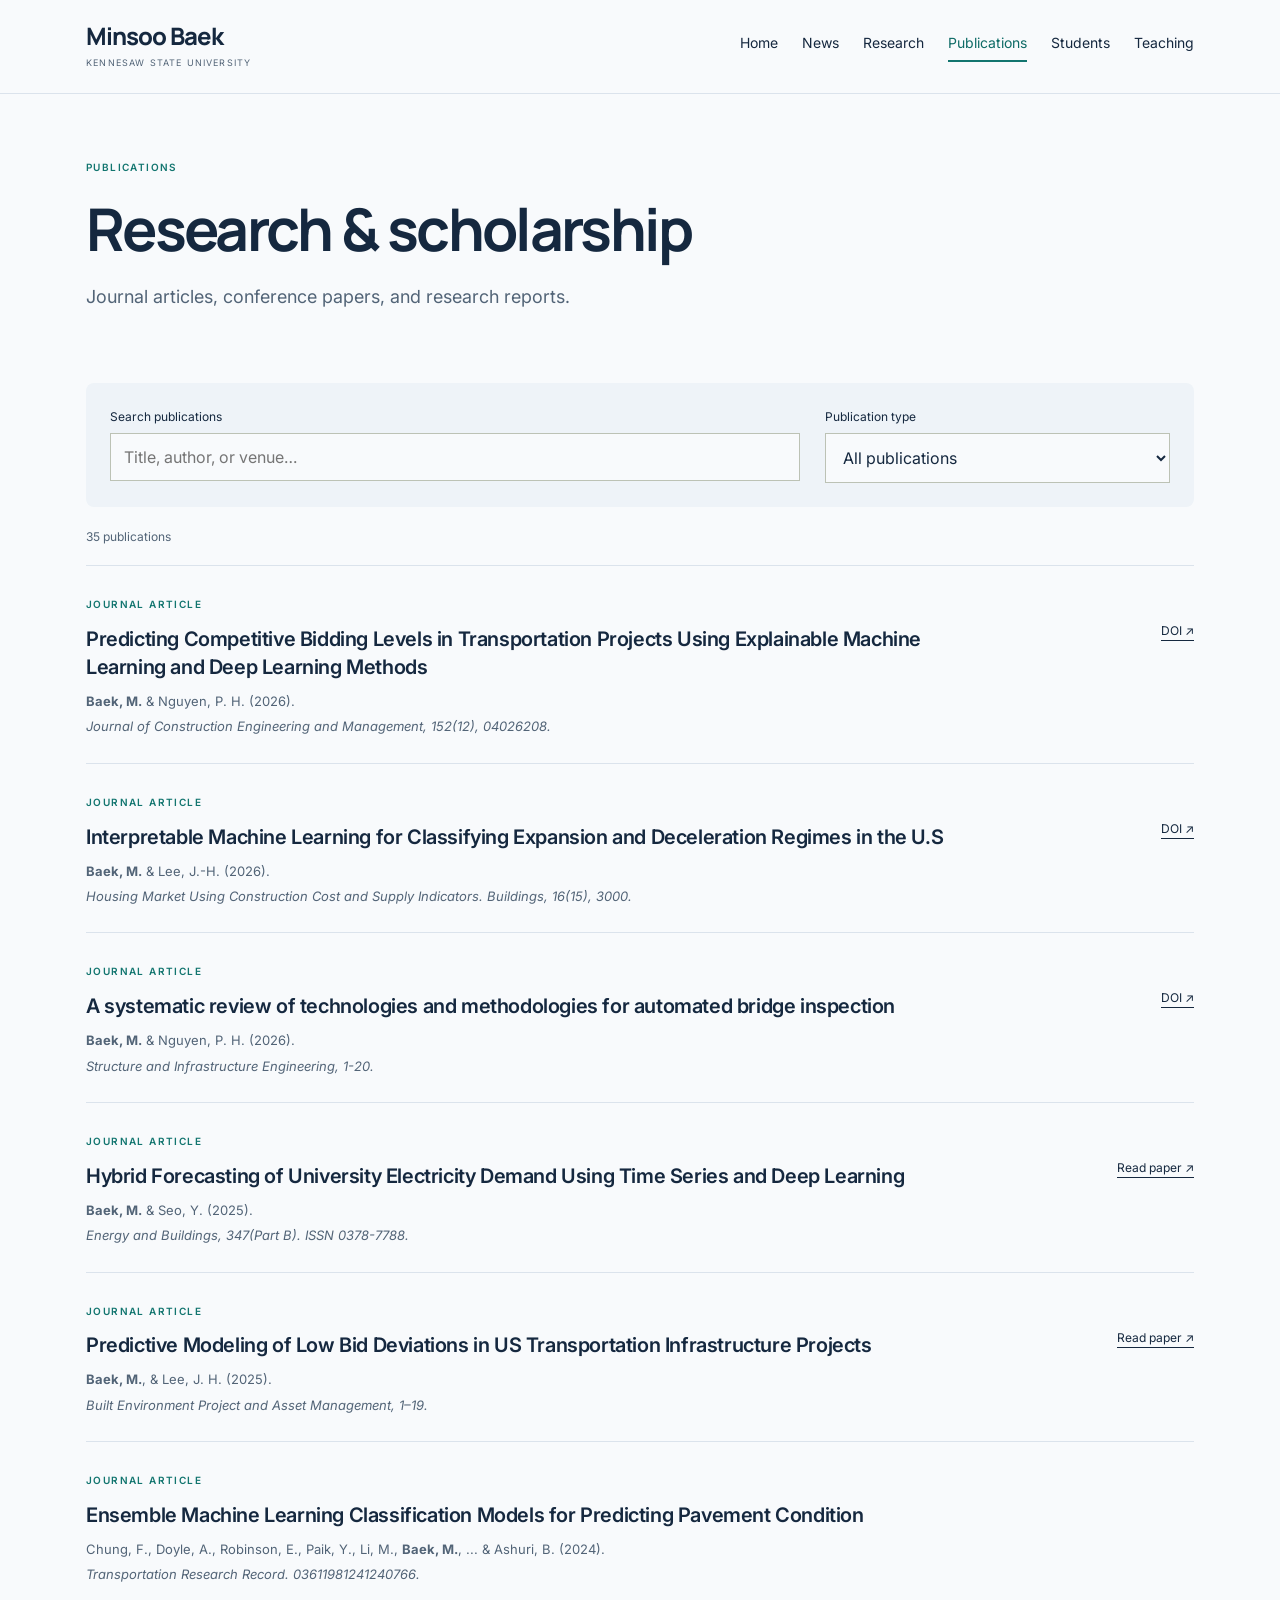
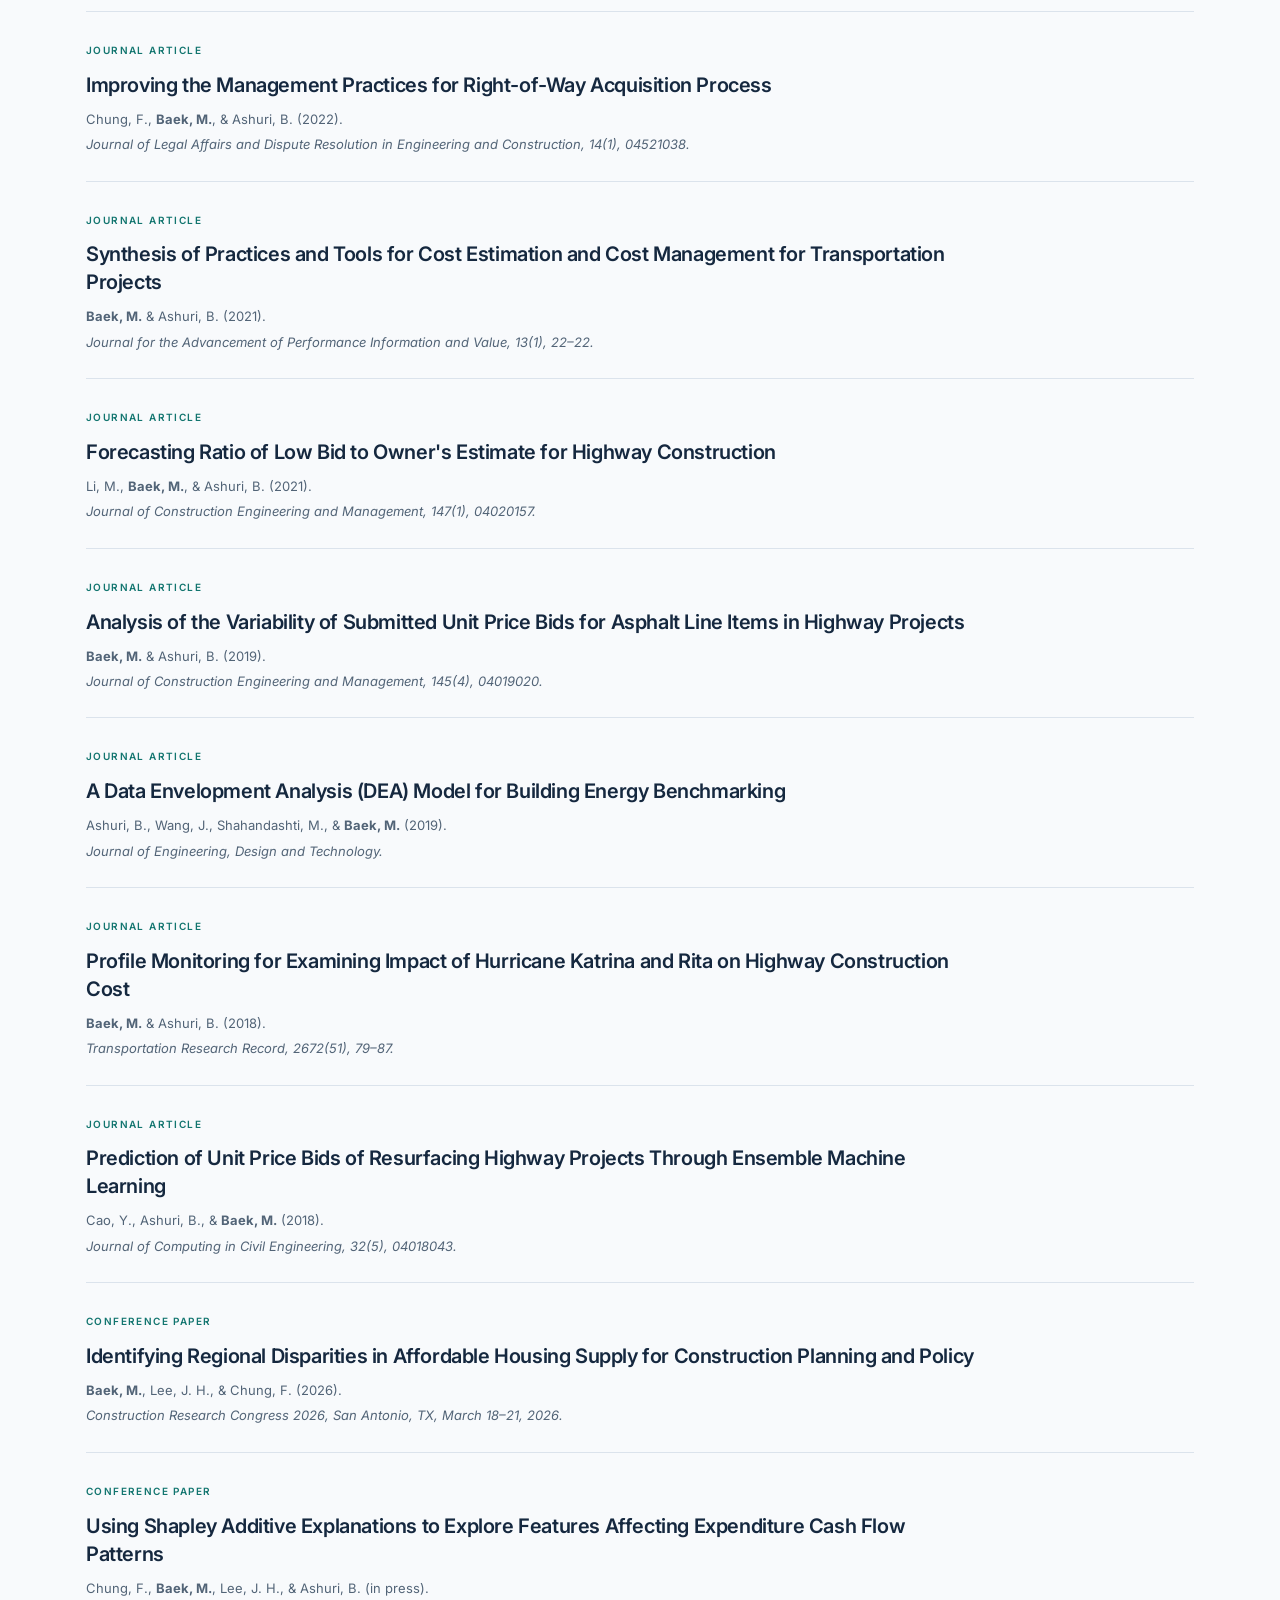
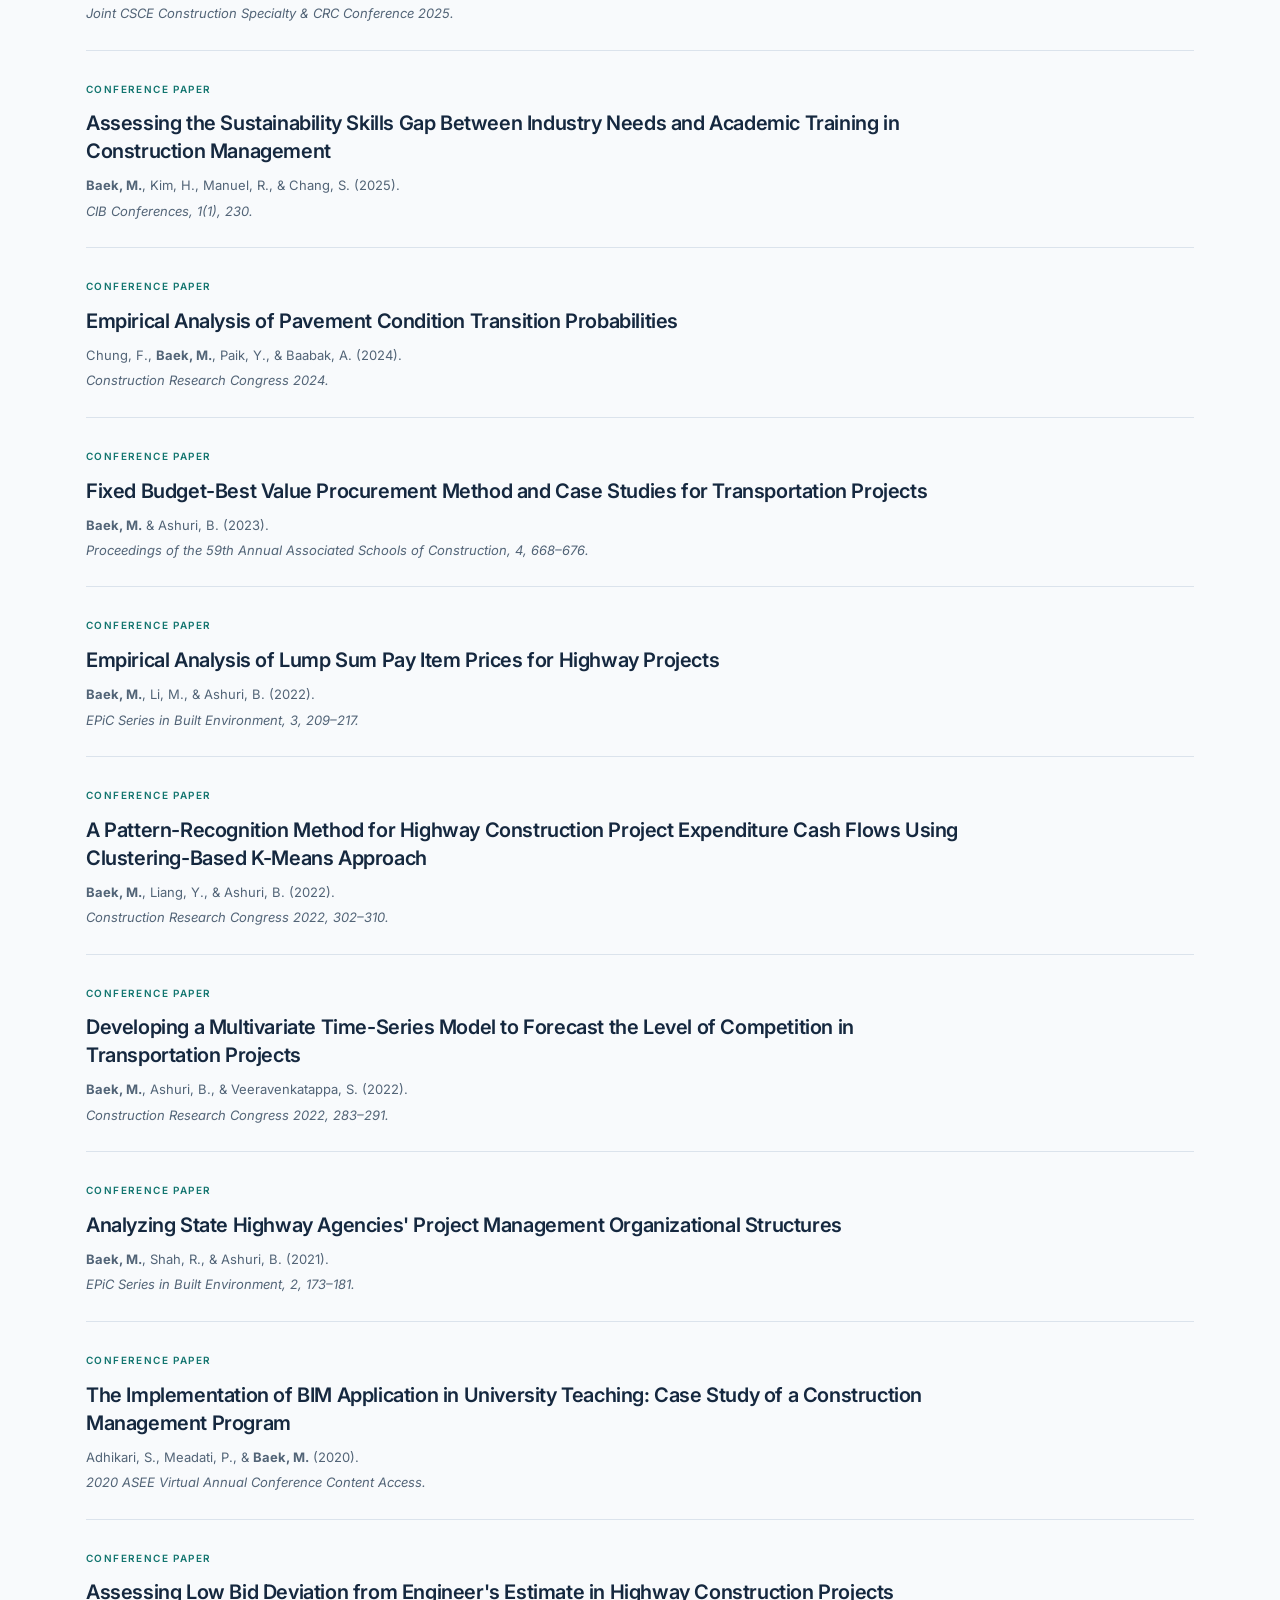
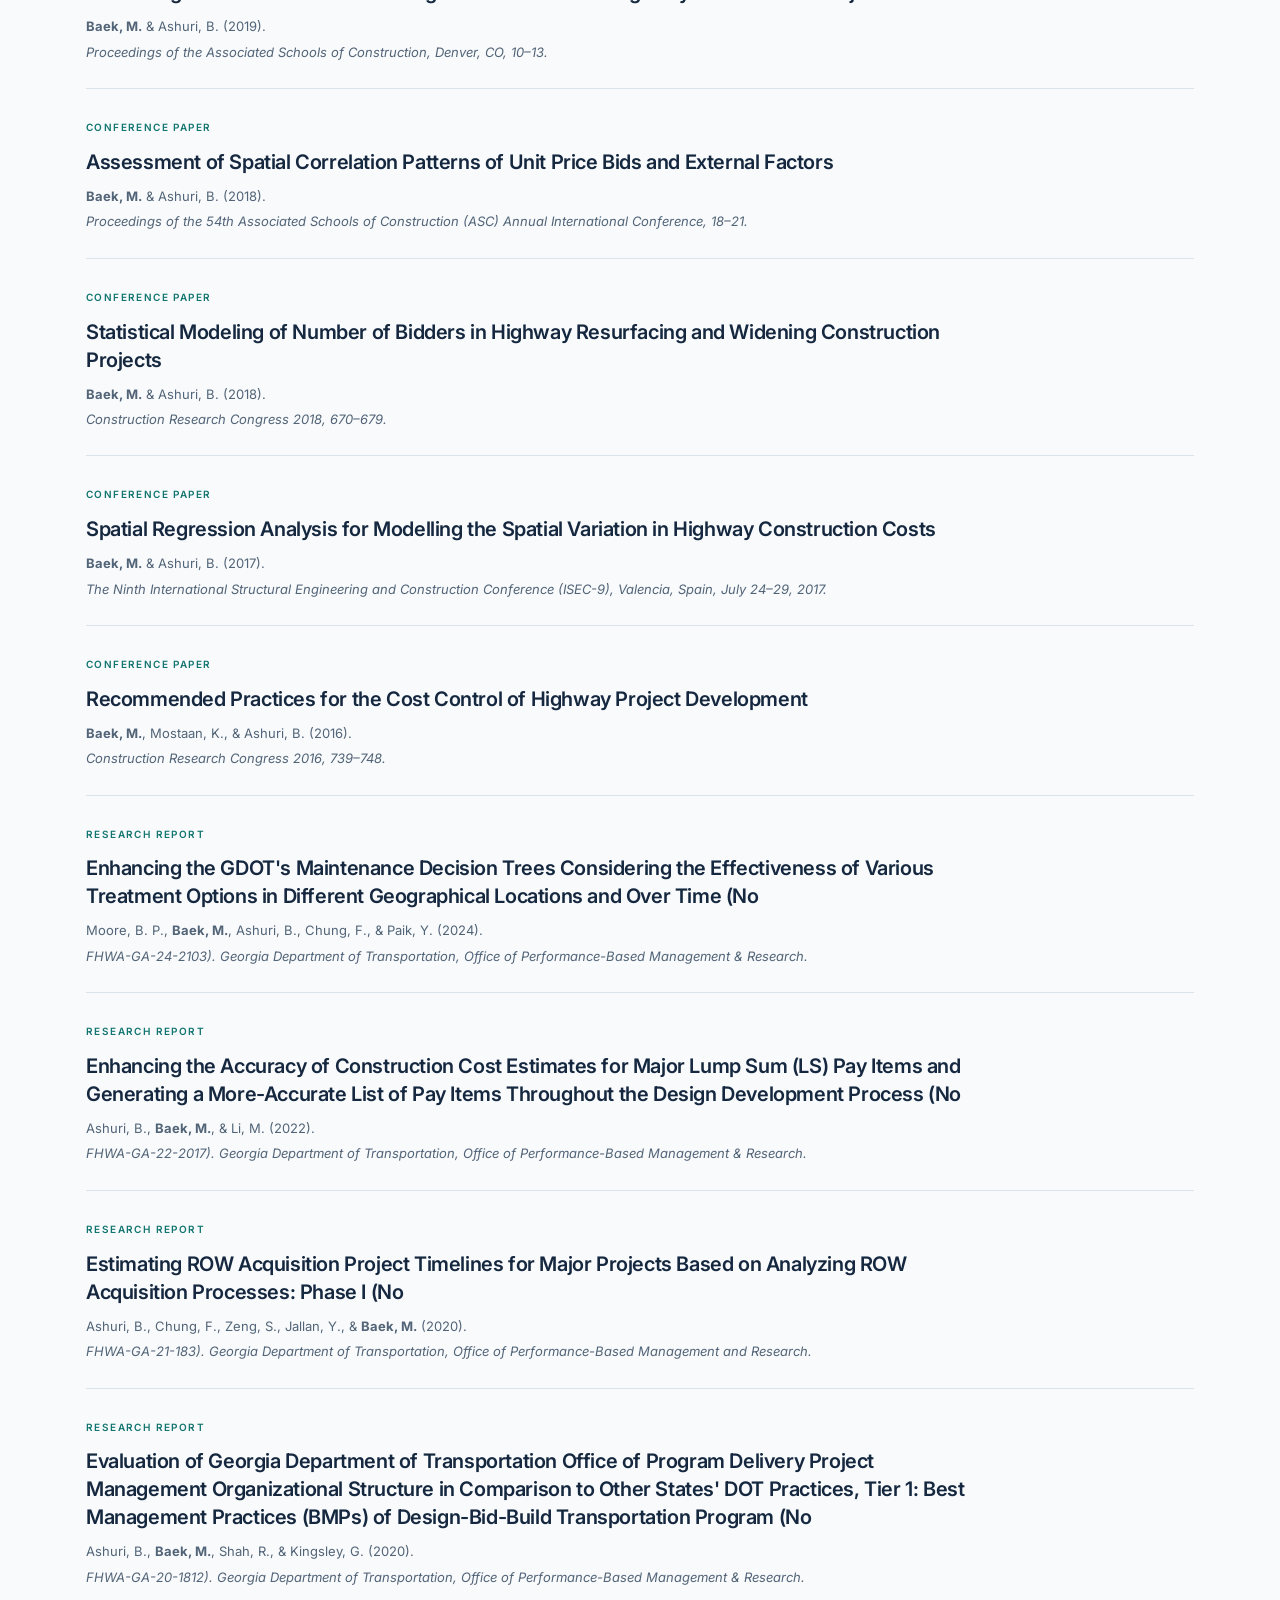
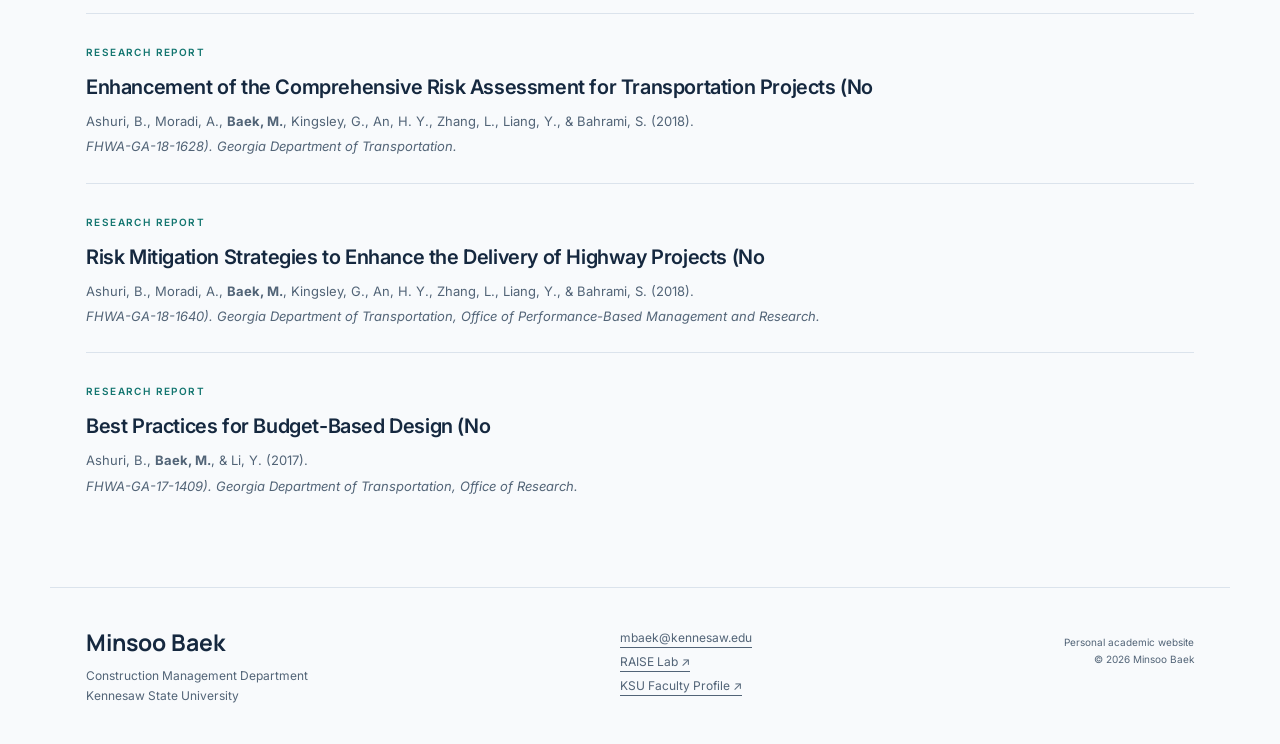
==== commit 9e733259: "Add files via upload" ====
--- a/publications.html
+++ b/publications.html
@@ -1,3 +1,3 @@
 <!doctype html>
-<html lang="en"><head><meta charset="utf-8"><meta name="viewport" content="width=device-width, initial-scale=1"><title>Publications | Minsoo Baek</title><meta name="description" content="Minsoo Baek, Associate Professor of Construction Management at Kennesaw State University. Research, publications, and academic background."><meta property="og:title" content="Publications | Minsoo Baek"><meta property="og:description" content="Construction management, infrastructure analytics, and the built environment."><meta property="og:type" content="website"><meta name="theme-color" content="#f8fafc"><link rel="icon" href="assets/favicon.svg" type="image/svg+xml"><link rel="stylesheet" href="assets/style.css?v=9"><script src="assets/site.js" defer></script></head>
-<body><a class="skip" href="#main">Skip to content</a><header><div class="header-inner"><a class="identity" href="index.html">Minsoo Baek<span>KENNESAW STATE UNIVERSITY</span></a><nav aria-label="Main navigation"><a href="index.html">Home</a><a href="research.html">Research</a><a href="publications.html" aria-current="page">Publications</a><a href="students.html">Students</a><a href="teaching.html">Teaching</a></nav></div></header><main id="main"><section class="wrap page-intro"><p class="eyebrow">PUBLICATIONS</p><h1>Research &amp; scholarship</h1><p class="lead">Journal articles, conference papers, and research reports.</p></section><section class="wrap publications-section"><div class="filters"><div><label for="search">Search publications</label><input id="search" type="search" placeholder="Title, author, or venue…"></div><div><label for="kind">Publication type</label><select id="kind"><option value="all">All publications</option><option>Journal article</option><option>Conference paper</option><option>Research report</option></select></div></div><p id="results" role="status" aria-live="polite">35 publications</p><div id="publication-list"><article class="publication" data-kind="Journal article"><span class="eyebrow">Journal article</span><h3>Predicting Competitive Bidding Levels in Transportation Projects Using Explainable Machine Learning and Deep Learning Methods</h3><p class="authors"><strong>Baek, M.</strong> &amp; Nguyen, P. H. (2026).</p><p class="venue">Journal of Construction Engineering and Management, 152(12), 04026208.</p><a class="paper-link" href="https://doi.org/10.1061/JCEMD4.COENG-18464">DOI <span aria-hidden="true">↗</span></a></article><article class="publication" data-kind="Journal article"><span class="eyebrow">Journal article</span><h3>Interpretable Machine Learning for Classifying Expansion and Deceleration Regimes in the U.S</h3><p class="authors"><strong>Baek, M.</strong> &amp; Lee, J.-H. (2026).</p><p class="venue">Housing Market Using Construction Cost and Supply Indicators. Buildings, 16(15), 3000.</p><a class="paper-link" href="https://doi.org/10.3390/buildings16153000">DOI <span aria-hidden="true">↗</span></a></article><article class="publication" data-kind="Journal article"><span class="eyebrow">Journal article</span><h3>A systematic review of technologies and methodologies for automated bridge inspection</h3><p class="authors"><strong>Baek, M.</strong> &amp; Nguyen, P. H. (2026).</p><p class="venue">Structure and Infrastructure Engineering, 1-20.</p><a class="paper-link" href="https://doi.org/10.1080/15732479.2026.2633534">DOI <span aria-hidden="true">↗</span></a></article><article class="publication" data-kind="Journal article"><span class="eyebrow">Journal article</span><h3>Hybrid Forecasting of University Electricity Demand Using Time Series and Deep Learning</h3><p class="authors"><strong>Baek, M.</strong> &amp; Seo, Y. (2025).</p><p class="venue">Energy and Buildings, 347(Part B). ISSN 0378-7788.</p><a href="https://www.sciencedirect.com/science/article/pii/S0378778825011302" class="paper-link">Read paper ↗</a></article><article class="publication" data-kind="Journal article"><span class="eyebrow">Journal article</span><h3>Predictive Modeling of Low Bid Deviations in US Transportation Infrastructure Projects</h3><p class="authors"><strong>Baek, M.</strong>, &amp; Lee, J. H. (2025).</p><p class="venue">Built Environment Project and Asset Management, 1–19.</p><a href="https://scholar.google.com/citations?view_op=view_citation&amp;hl=en&amp;user=vE5SIvUAAAAJ&amp;sortby=pubdate&amp;citation_for_view=vE5SIvUAAAAJ:hFOr9nPyWt4C" class="paper-link">Read paper ↗</a></article><article class="publication" data-kind="Journal article"><span class="eyebrow">Journal article</span><h3>Ensemble Machine Learning Classification Models for Predicting Pavement Condition</h3><p class="authors">Chung, F., Doyle, A., Robinson, E., Paik, Y., Li, M., <strong>Baek, M.</strong>, ... &amp; Ashuri, B. (2024).</p><p class="venue">Transportation Research Record. 03611981241240766.</p></article><article class="publication" data-kind="Journal article"><span class="eyebrow">Journal article</span><h3>Improving the Management Practices for Right-of-Way Acquisition Process</h3><p class="authors">Chung, F., <strong>Baek, M.</strong>, &amp; Ashuri, B. (2022).</p><p class="venue">Journal of Legal Affairs and Dispute Resolution in Engineering and Construction, 14(1), 04521038.</p></article><article class="publication" data-kind="Journal article"><span class="eyebrow">Journal article</span><h3>Synthesis of Practices and Tools for Cost Estimation and Cost Management for Transportation Projects</h3><p class="authors"><strong>Baek, M.</strong> &amp; Ashuri, B. (2021).</p><p class="venue">Journal for the Advancement of Performance Information and Value, 13(1), 22–22.</p></article><article class="publication" data-kind="Journal article"><span class="eyebrow">Journal article</span><h3>Forecasting Ratio of Low Bid to Owner's Estimate for Highway Construction</h3><p class="authors">Li, M., <strong>Baek, M.</strong>, &amp; Ashuri, B. (2021).</p><p class="venue">Journal of Construction Engineering and Management, 147(1), 04020157.</p></article><article class="publication" data-kind="Journal article"><span class="eyebrow">Journal article</span><h3>Analysis of the Variability of Submitted Unit Price Bids for Asphalt Line Items in Highway Projects</h3><p class="authors"><strong>Baek, M.</strong> &amp; Ashuri, B. (2019).</p><p class="venue">Journal of Construction Engineering and Management, 145(4), 04019020.</p></article><article class="publication" data-kind="Journal article"><span class="eyebrow">Journal article</span><h3>A Data Envelopment Analysis (DEA) Model for Building Energy Benchmarking</h3><p class="authors">Ashuri, B., Wang, J., Shahandashti, M., &amp; <strong>Baek, M.</strong> (2019).</p><p class="venue">Journal of Engineering, Design and Technology.</p></article><article class="publication" data-kind="Journal article"><span class="eyebrow">Journal article</span><h3>Profile Monitoring for Examining Impact of Hurricane Katrina and Rita on Highway Construction Cost</h3><p class="authors"><strong>Baek, M.</strong> &amp; Ashuri, B. (2018).</p><p class="venue">Transportation Research Record, 2672(51), 79–87.</p></article><article class="publication" data-kind="Journal article"><span class="eyebrow">Journal article</span><h3>Prediction of Unit Price Bids of Resurfacing Highway Projects Through Ensemble Machine Learning</h3><p class="authors">Cao, Y., Ashuri, B., &amp; <strong>Baek, M.</strong> (2018).</p><p class="venue">Journal of Computing in Civil Engineering, 32(5), 04018043.</p></article><article class="publication" data-kind="Conference paper"><span class="eyebrow">Conference paper</span><h3>Identifying Regional Disparities in Affordable Housing Supply for Construction Planning and Policy</h3><p class="authors"><strong>Baek, M.</strong>, Lee, J. H., &amp; Chung, F. (2026).</p><p class="venue">Construction Research Congress 2026, San Antonio, TX, March 18–21, 2026.</p></article><article class="publication" data-kind="Conference paper"><span class="eyebrow">Conference paper</span><h3>Using Shapley Additive Explanations to Explore Features Affecting Expenditure Cash Flow Patterns</h3><p class="authors">Chung, F., <strong>Baek, M.</strong>, Lee, J. H., &amp; Ashuri, B. (in press).</p><p class="venue">Joint CSCE Construction Specialty &amp; CRC Conference 2025.</p></article><article class="publication" data-kind="Conference paper"><span class="eyebrow">Conference paper</span><h3>Assessing the Sustainability Skills Gap Between Industry Needs and Academic Training in Construction Management</h3><p class="authors"><strong>Baek, M.</strong>, Kim, H., Manuel, R., &amp; Chang, S. (2025).</p><p class="venue">CIB Conferences, 1(1), 230.</p></article><article class="publication" data-kind="Conference paper"><span class="eyebrow">Conference paper</span><h3>Empirical Analysis of Pavement Condition Transition Probabilities</h3><p class="authors">Chung, F., <strong>Baek, M.</strong>, Paik, Y., &amp; Baabak, A. (2024).</p><p class="venue">Construction Research Congress 2024.</p></article><article class="publication" data-kind="Conference paper"><span class="eyebrow">Conference paper</span><h3>Fixed Budget-Best Value Procurement Method and Case Studies for Transportation Projects</h3><p class="authors"><strong>Baek, M.</strong> &amp; Ashuri, B. (2023).</p><p class="venue">Proceedings of the 59th Annual Associated Schools of Construction, 4, 668–676.</p></article><article class="publication" data-kind="Conference paper"><span class="eyebrow">Conference paper</span><h3>Empirical Analysis of Lump Sum Pay Item Prices for Highway Projects</h3><p class="authors"><strong>Baek, M.</strong>, Li, M., &amp; Ashuri, B. (2022).</p><p class="venue">EPiC Series in Built Environment, 3, 209–217.</p></article><article class="publication" data-kind="Conference paper"><span class="eyebrow">Conference paper</span><h3>A Pattern-Recognition Method for Highway Construction Project Expenditure Cash Flows Using Clustering-Based K-Means Approach</h3><p class="authors"><strong>Baek, M.</strong>, Liang, Y., &amp; Ashuri, B. (2022).</p><p class="venue">Construction Research Congress 2022, 302–310.</p></article><article class="publication" data-kind="Conference paper"><span class="eyebrow">Conference paper</span><h3>Developing a Multivariate Time-Series Model to Forecast the Level of Competition in Transportation Projects</h3><p class="authors"><strong>Baek, M.</strong>, Ashuri, B., &amp; Veeravenkatappa, S. (2022).</p><p class="venue">Construction Research Congress 2022, 283–291.</p></article><article class="publication" data-kind="Conference paper"><span class="eyebrow">Conference paper</span><h3>Analyzing State Highway Agencies' Project Management Organizational Structures</h3><p class="authors"><strong>Baek, M.</strong>, Shah, R., &amp; Ashuri, B. (2021).</p><p class="venue">EPiC Series in Built Environment, 2, 173–181.</p></article><article class="publication" data-kind="Conference paper"><span class="eyebrow">Conference paper</span><h3>The Implementation of BIM Application in University Teaching: Case Study of a Construction Management Program</h3><p class="authors">Adhikari, S., Meadati, P., &amp; <strong>Baek, M.</strong> (2020).</p><p class="venue">2020 ASEE Virtual Annual Conference Content Access.</p></article><article class="publication" data-kind="Conference paper"><span class="eyebrow">Conference paper</span><h3>Assessing Low Bid Deviation from Engineer's Estimate in Highway Construction Projects</h3><p class="authors"><strong>Baek, M.</strong> &amp; Ashuri, B. (2019).</p><p class="venue">Proceedings of the Associated Schools of Construction, Denver, CO, 10–13.</p></article><article class="publication" data-kind="Conference paper"><span class="eyebrow">Conference paper</span><h3>Assessment of Spatial Correlation Patterns of Unit Price Bids and External Factors</h3><p class="authors"><strong>Baek, M.</strong> &amp; Ashuri, B. (2018).</p><p class="venue">Proceedings of the 54th Associated Schools of Construction (ASC) Annual International Conference, 18–21.</p></article><article class="publication" data-kind="Conference paper"><span class="eyebrow">Conference paper</span><h3>Statistical Modeling of Number of Bidders in Highway Resurfacing and Widening Construction Projects</h3><p class="authors"><strong>Baek, M.</strong> &amp; Ashuri, B. (2018).</p><p class="venue">Construction Research Congress 2018, 670–679.</p></article><article class="publication" data-kind="Conference paper"><span class="eyebrow">Conference paper</span><h3>Spatial Regression Analysis for Modelling the Spatial Variation in Highway Construction Costs</h3><p class="authors"><strong>Baek, M.</strong> &amp; Ashuri, B. (2017).</p><p class="venue">The Ninth International Structural Engineering and Construction Conference (ISEC-9), Valencia, Spain, July 24–29, 2017.</p></article><article class="publication" data-kind="Conference paper"><span class="eyebrow">Conference paper</span><h3>Recommended Practices for the Cost Control of Highway Project Development</h3><p class="authors"><strong>Baek, M.</strong>, Mostaan, K., &amp; Ashuri, B. (2016).</p><p class="venue">Construction Research Congress 2016, 739–748.</p></article><article class="publication" data-kind="Research report"><span class="eyebrow">Research report</span><h3>Enhancing the GDOT's Maintenance Decision Trees Considering the Effectiveness of Various Treatment Options in Different Geographical Locations and Over Time (No</h3><p class="authors">Moore, B. P., <strong>Baek, M.</strong>, Ashuri, B., Chung, F., &amp; Paik, Y. (2024).</p><p class="venue">FHWA-GA-24-2103). Georgia Department of Transportation, Office of Performance-Based Management &amp; Research.</p></article><article class="publication" data-kind="Research report"><span class="eyebrow">Research report</span><h3>Enhancing the Accuracy of Construction Cost Estimates for Major Lump Sum (LS) Pay Items and Generating a More-Accurate List of Pay Items Throughout the Design Development Process (No</h3><p class="authors">Ashuri, B., <strong>Baek, M.</strong>, &amp; Li, M. (2022).</p><p class="venue">FHWA-GA-22-2017). Georgia Department of Transportation, Office of Performance-Based Management &amp; Research.</p></article><article class="publication" data-kind="Research report"><span class="eyebrow">Research report</span><h3>Estimating ROW Acquisition Project Timelines for Major Projects Based on Analyzing ROW Acquisition Processes: Phase I (No</h3><p class="authors">Ashuri, B., Chung, F., Zeng, S., Jallan, Y., &amp; <strong>Baek, M.</strong> (2020).</p><p class="venue">FHWA-GA-21-183). Georgia Department of Transportation, Office of Performance-Based Management and Research.</p></article><article class="publication" data-kind="Research report"><span class="eyebrow">Research report</span><h3>Evaluation of Georgia Department of Transportation Office of Program Delivery Project Management Organizational Structure in Comparison to Other States' DOT Practices, Tier 1: Best Management Practices (BMPs) of Design-Bid-Build Transportation Program (No</h3><p class="authors">Ashuri, B., <strong>Baek, M.</strong>, Shah, R., &amp; Kingsley, G. (2020).</p><p class="venue">FHWA-GA-20-1812). Georgia Department of Transportation, Office of Performance-Based Management &amp; Research.</p></article><article class="publication" data-kind="Research report"><span class="eyebrow">Research report</span><h3>Enhancement of the Comprehensive Risk Assessment for Transportation Projects (No</h3><p class="authors">Ashuri, B., Moradi, A., <strong>Baek, M.</strong>, Kingsley, G., An, H. Y., Zhang, L., Liang, Y., &amp; Bahrami, S. (2018).</p><p class="venue">FHWA-GA-18-1628). Georgia Department of Transportation.</p></article><article class="publication" data-kind="Research report"><span class="eyebrow">Research report</span><h3>Risk Mitigation Strategies to Enhance the Delivery of Highway Projects (No</h3><p class="authors">Ashuri, B., Moradi, A., <strong>Baek, M.</strong>, Kingsley, G., An, H. Y., Zhang, L., Liang, Y., &amp; Bahrami, S. (2018).</p><p class="venue">FHWA-GA-18-1640). Georgia Department of Transportation, Office of Performance-Based Management and Research.</p></article><article class="publication" data-kind="Research report"><span class="eyebrow">Research report</span><h3>Best Practices for Budget-Based Design (No</h3><p class="authors">Ashuri, B., <strong>Baek, M.</strong>, &amp; Li, Y. (2017).</p><p class="venue">FHWA-GA-17-1409). Georgia Department of Transportation, Office of Research.</p></article></div><p id="empty" hidden>No publications match your search. Try another term or publication type.</p></section></main><footer><div><a class="footer-name" href="index.html">Minsoo Baek</a><p>Construction Management Department<br>Kennesaw State University</p></div><div><a href="mailto:mbaek@kennesaw.edu">mbaek@kennesaw.edu</a><br><a href="https://campus.kennesaw.edu/colleges-departments/cacm/research/cacm-raise-lab.php">RAISE Lab ↗</a><br><a href="https://facultyweb.kennesaw.edu/mbaek/index.php">KSU Faculty Profile ↗</a></div><p class="footer-note">Personal academic website<br>© 2026 Minsoo Baek</p></footer></body></html>+<html lang="en"><head><meta charset="utf-8"><meta name="viewport" content="width=device-width, initial-scale=1"><title>Publications | Minsoo Baek</title><meta name="description" content="Minsoo Baek, Associate Professor of Construction Management at Kennesaw State University. Research, publications, and academic background."><meta property="og:title" content="Publications | Minsoo Baek"><meta property="og:description" content="Construction management, infrastructure analytics, and the built environment."><meta property="og:type" content="website"><meta name="theme-color" content="#f8fafc"><link rel="icon" href="assets/favicon.svg" type="image/svg+xml"><link rel="stylesheet" href="assets/style.css?v=10"><script src="assets/site.js" defer></script></head>
+<body><a class="skip" href="#main">Skip to content</a><header><div class="header-inner"><a class="identity" href="index.html">Minsoo Baek<span>KENNESAW STATE UNIVERSITY</span></a><nav aria-label="Main navigation"><a href="index.html">Home</a><a href="index.html#news">News</a><a href="research.html">Research</a><a href="publications.html" aria-current="page">Publications</a><a href="students.html">Students</a><a href="teaching.html">Teaching</a></nav></div></header><main id="main"><section class="wrap page-intro"><p class="eyebrow">PUBLICATIONS</p><h1>Research &amp; scholarship</h1><p class="lead">Journal articles, conference papers, and research reports.</p></section><section class="wrap publications-section"><div class="filters"><div><label for="search">Search publications</label><input id="search" type="search" placeholder="Title, author, or venue…"></div><div><label for="kind">Publication type</label><select id="kind"><option value="all">All publications</option><option>Journal article</option><option>Conference paper</option><option>Research report</option></select></div></div><p id="results" role="status" aria-live="polite">35 publications</p><div id="publication-list"><article class="publication" data-kind="Journal article"><span class="eyebrow">Journal article</span><h3>Predicting Competitive Bidding Levels in Transportation Projects Using Explainable Machine Learning and Deep Learning Methods</h3><p class="authors"><strong>Baek, M.</strong> &amp; Nguyen, P. H. (2026).</p><p class="venue">Journal of Construction Engineering and Management, 152(12), 04026208.</p><a class="paper-link" href="https://doi.org/10.1061/JCEMD4.COENG-18464">DOI <span aria-hidden="true">↗</span></a></article><article class="publication" data-kind="Journal article"><span class="eyebrow">Journal article</span><h3>Interpretable Machine Learning for Classifying Expansion and Deceleration Regimes in the U.S</h3><p class="authors"><strong>Baek, M.</strong> &amp; Lee, J.-H. (2026).</p><p class="venue">Housing Market Using Construction Cost and Supply Indicators. Buildings, 16(15), 3000.</p><a class="paper-link" href="https://doi.org/10.3390/buildings16153000">DOI <span aria-hidden="true">↗</span></a></article><article class="publication" data-kind="Journal article"><span class="eyebrow">Journal article</span><h3>A systematic review of technologies and methodologies for automated bridge inspection</h3><p class="authors"><strong>Baek, M.</strong> &amp; Nguyen, P. H. (2026).</p><p class="venue">Structure and Infrastructure Engineering, 1-20.</p><a class="paper-link" href="https://doi.org/10.1080/15732479.2026.2633534">DOI <span aria-hidden="true">↗</span></a></article><article class="publication" data-kind="Journal article"><span class="eyebrow">Journal article</span><h3>Hybrid Forecasting of University Electricity Demand Using Time Series and Deep Learning</h3><p class="authors"><strong>Baek, M.</strong> &amp; Seo, Y. (2025).</p><p class="venue">Energy and Buildings, 347(Part B). ISSN 0378-7788.</p><a href="https://www.sciencedirect.com/science/article/pii/S0378778825011302" class="paper-link">Read paper ↗</a></article><article class="publication" data-kind="Journal article"><span class="eyebrow">Journal article</span><h3>Predictive Modeling of Low Bid Deviations in US Transportation Infrastructure Projects</h3><p class="authors"><strong>Baek, M.</strong>, &amp; Lee, J. H. (2025).</p><p class="venue">Built Environment Project and Asset Management, 1–19.</p><a href="https://scholar.google.com/citations?view_op=view_citation&amp;hl=en&amp;user=vE5SIvUAAAAJ&amp;sortby=pubdate&amp;citation_for_view=vE5SIvUAAAAJ:hFOr9nPyWt4C" class="paper-link">Read paper ↗</a></article><article class="publication" data-kind="Journal article"><span class="eyebrow">Journal article</span><h3>Ensemble Machine Learning Classification Models for Predicting Pavement Condition</h3><p class="authors">Chung, F., Doyle, A., Robinson, E., Paik, Y., Li, M., <strong>Baek, M.</strong>, ... &amp; Ashuri, B. (2024).</p><p class="venue">Transportation Research Record. 03611981241240766.</p></article><article class="publication" data-kind="Journal article"><span class="eyebrow">Journal article</span><h3>Improving the Management Practices for Right-of-Way Acquisition Process</h3><p class="authors">Chung, F., <strong>Baek, M.</strong>, &amp; Ashuri, B. (2022).</p><p class="venue">Journal of Legal Affairs and Dispute Resolution in Engineering and Construction, 14(1), 04521038.</p></article><article class="publication" data-kind="Journal article"><span class="eyebrow">Journal article</span><h3>Synthesis of Practices and Tools for Cost Estimation and Cost Management for Transportation Projects</h3><p class="authors"><strong>Baek, M.</strong> &amp; Ashuri, B. (2021).</p><p class="venue">Journal for the Advancement of Performance Information and Value, 13(1), 22–22.</p></article><article class="publication" data-kind="Journal article"><span class="eyebrow">Journal article</span><h3>Forecasting Ratio of Low Bid to Owner's Estimate for Highway Construction</h3><p class="authors">Li, M., <strong>Baek, M.</strong>, &amp; Ashuri, B. (2021).</p><p class="venue">Journal of Construction Engineering and Management, 147(1), 04020157.</p></article><article class="publication" data-kind="Journal article"><span class="eyebrow">Journal article</span><h3>Analysis of the Variability of Submitted Unit Price Bids for Asphalt Line Items in Highway Projects</h3><p class="authors"><strong>Baek, M.</strong> &amp; Ashuri, B. (2019).</p><p class="venue">Journal of Construction Engineering and Management, 145(4), 04019020.</p></article><article class="publication" data-kind="Journal article"><span class="eyebrow">Journal article</span><h3>A Data Envelopment Analysis (DEA) Model for Building Energy Benchmarking</h3><p class="authors">Ashuri, B., Wang, J., Shahandashti, M., &amp; <strong>Baek, M.</strong> (2019).</p><p class="venue">Journal of Engineering, Design and Technology.</p></article><article class="publication" data-kind="Journal article"><span class="eyebrow">Journal article</span><h3>Profile Monitoring for Examining Impact of Hurricane Katrina and Rita on Highway Construction Cost</h3><p class="authors"><strong>Baek, M.</strong> &amp; Ashuri, B. (2018).</p><p class="venue">Transportation Research Record, 2672(51), 79–87.</p></article><article class="publication" data-kind="Journal article"><span class="eyebrow">Journal article</span><h3>Prediction of Unit Price Bids of Resurfacing Highway Projects Through Ensemble Machine Learning</h3><p class="authors">Cao, Y., Ashuri, B., &amp; <strong>Baek, M.</strong> (2018).</p><p class="venue">Journal of Computing in Civil Engineering, 32(5), 04018043.</p></article><article class="publication" data-kind="Conference paper"><span class="eyebrow">Conference paper</span><h3>Identifying Regional Disparities in Affordable Housing Supply for Construction Planning and Policy</h3><p class="authors"><strong>Baek, M.</strong>, Lee, J. H., &amp; Chung, F. (2026).</p><p class="venue">Construction Research Congress 2026, San Antonio, TX, March 18–21, 2026.</p></article><article class="publication" data-kind="Conference paper"><span class="eyebrow">Conference paper</span><h3>Using Shapley Additive Explanations to Explore Features Affecting Expenditure Cash Flow Patterns</h3><p class="authors">Chung, F., <strong>Baek, M.</strong>, Lee, J. H., &amp; Ashuri, B. (in press).</p><p class="venue">Joint CSCE Construction Specialty &amp; CRC Conference 2025.</p></article><article class="publication" data-kind="Conference paper"><span class="eyebrow">Conference paper</span><h3>Assessing the Sustainability Skills Gap Between Industry Needs and Academic Training in Construction Management</h3><p class="authors"><strong>Baek, M.</strong>, Kim, H., Manuel, R., &amp; Chang, S. (2025).</p><p class="venue">CIB Conferences, 1(1), 230.</p></article><article class="publication" data-kind="Conference paper"><span class="eyebrow">Conference paper</span><h3>Empirical Analysis of Pavement Condition Transition Probabilities</h3><p class="authors">Chung, F., <strong>Baek, M.</strong>, Paik, Y., &amp; Baabak, A. (2024).</p><p class="venue">Construction Research Congress 2024.</p></article><article class="publication" data-kind="Conference paper"><span class="eyebrow">Conference paper</span><h3>Fixed Budget-Best Value Procurement Method and Case Studies for Transportation Projects</h3><p class="authors"><strong>Baek, M.</strong> &amp; Ashuri, B. (2023).</p><p class="venue">Proceedings of the 59th Annual Associated Schools of Construction, 4, 668–676.</p></article><article class="publication" data-kind="Conference paper"><span class="eyebrow">Conference paper</span><h3>Empirical Analysis of Lump Sum Pay Item Prices for Highway Projects</h3><p class="authors"><strong>Baek, M.</strong>, Li, M., &amp; Ashuri, B. (2022).</p><p class="venue">EPiC Series in Built Environment, 3, 209–217.</p></article><article class="publication" data-kind="Conference paper"><span class="eyebrow">Conference paper</span><h3>A Pattern-Recognition Method for Highway Construction Project Expenditure Cash Flows Using Clustering-Based K-Means Approach</h3><p class="authors"><strong>Baek, M.</strong>, Liang, Y., &amp; Ashuri, B. (2022).</p><p class="venue">Construction Research Congress 2022, 302–310.</p></article><article class="publication" data-kind="Conference paper"><span class="eyebrow">Conference paper</span><h3>Developing a Multivariate Time-Series Model to Forecast the Level of Competition in Transportation Projects</h3><p class="authors"><strong>Baek, M.</strong>, Ashuri, B., &amp; Veeravenkatappa, S. (2022).</p><p class="venue">Construction Research Congress 2022, 283–291.</p></article><article class="publication" data-kind="Conference paper"><span class="eyebrow">Conference paper</span><h3>Analyzing State Highway Agencies' Project Management Organizational Structures</h3><p class="authors"><strong>Baek, M.</strong>, Shah, R., &amp; Ashuri, B. (2021).</p><p class="venue">EPiC Series in Built Environment, 2, 173–181.</p></article><article class="publication" data-kind="Conference paper"><span class="eyebrow">Conference paper</span><h3>The Implementation of BIM Application in University Teaching: Case Study of a Construction Management Program</h3><p class="authors">Adhikari, S., Meadati, P., &amp; <strong>Baek, M.</strong> (2020).</p><p class="venue">2020 ASEE Virtual Annual Conference Content Access.</p></article><article class="publication" data-kind="Conference paper"><span class="eyebrow">Conference paper</span><h3>Assessing Low Bid Deviation from Engineer's Estimate in Highway Construction Projects</h3><p class="authors"><strong>Baek, M.</strong> &amp; Ashuri, B. (2019).</p><p class="venue">Proceedings of the Associated Schools of Construction, Denver, CO, 10–13.</p></article><article class="publication" data-kind="Conference paper"><span class="eyebrow">Conference paper</span><h3>Assessment of Spatial Correlation Patterns of Unit Price Bids and External Factors</h3><p class="authors"><strong>Baek, M.</strong> &amp; Ashuri, B. (2018).</p><p class="venue">Proceedings of the 54th Associated Schools of Construction (ASC) Annual International Conference, 18–21.</p></article><article class="publication" data-kind="Conference paper"><span class="eyebrow">Conference paper</span><h3>Statistical Modeling of Number of Bidders in Highway Resurfacing and Widening Construction Projects</h3><p class="authors"><strong>Baek, M.</strong> &amp; Ashuri, B. (2018).</p><p class="venue">Construction Research Congress 2018, 670–679.</p></article><article class="publication" data-kind="Conference paper"><span class="eyebrow">Conference paper</span><h3>Spatial Regression Analysis for Modelling the Spatial Variation in Highway Construction Costs</h3><p class="authors"><strong>Baek, M.</strong> &amp; Ashuri, B. (2017).</p><p class="venue">The Ninth International Structural Engineering and Construction Conference (ISEC-9), Valencia, Spain, July 24–29, 2017.</p></article><article class="publication" data-kind="Conference paper"><span class="eyebrow">Conference paper</span><h3>Recommended Practices for the Cost Control of Highway Project Development</h3><p class="authors"><strong>Baek, M.</strong>, Mostaan, K., &amp; Ashuri, B. (2016).</p><p class="venue">Construction Research Congress 2016, 739–748.</p></article><article class="publication" data-kind="Research report"><span class="eyebrow">Research report</span><h3>Enhancing the GDOT's Maintenance Decision Trees Considering the Effectiveness of Various Treatment Options in Different Geographical Locations and Over Time (No</h3><p class="authors">Moore, B. P., <strong>Baek, M.</strong>, Ashuri, B., Chung, F., &amp; Paik, Y. (2024).</p><p class="venue">FHWA-GA-24-2103). Georgia Department of Transportation, Office of Performance-Based Management &amp; Research.</p></article><article class="publication" data-kind="Research report"><span class="eyebrow">Research report</span><h3>Enhancing the Accuracy of Construction Cost Estimates for Major Lump Sum (LS) Pay Items and Generating a More-Accurate List of Pay Items Throughout the Design Development Process (No</h3><p class="authors">Ashuri, B., <strong>Baek, M.</strong>, &amp; Li, M. (2022).</p><p class="venue">FHWA-GA-22-2017). Georgia Department of Transportation, Office of Performance-Based Management &amp; Research.</p></article><article class="publication" data-kind="Research report"><span class="eyebrow">Research report</span><h3>Estimating ROW Acquisition Project Timelines for Major Projects Based on Analyzing ROW Acquisition Processes: Phase I (No</h3><p class="authors">Ashuri, B., Chung, F., Zeng, S., Jallan, Y., &amp; <strong>Baek, M.</strong> (2020).</p><p class="venue">FHWA-GA-21-183). Georgia Department of Transportation, Office of Performance-Based Management and Research.</p></article><article class="publication" data-kind="Research report"><span class="eyebrow">Research report</span><h3>Evaluation of Georgia Department of Transportation Office of Program Delivery Project Management Organizational Structure in Comparison to Other States' DOT Practices, Tier 1: Best Management Practices (BMPs) of Design-Bid-Build Transportation Program (No</h3><p class="authors">Ashuri, B., <strong>Baek, M.</strong>, Shah, R., &amp; Kingsley, G. (2020).</p><p class="venue">FHWA-GA-20-1812). Georgia Department of Transportation, Office of Performance-Based Management &amp; Research.</p></article><article class="publication" data-kind="Research report"><span class="eyebrow">Research report</span><h3>Enhancement of the Comprehensive Risk Assessment for Transportation Projects (No</h3><p class="authors">Ashuri, B., Moradi, A., <strong>Baek, M.</strong>, Kingsley, G., An, H. Y., Zhang, L., Liang, Y., &amp; Bahrami, S. (2018).</p><p class="venue">FHWA-GA-18-1628). Georgia Department of Transportation.</p></article><article class="publication" data-kind="Research report"><span class="eyebrow">Research report</span><h3>Risk Mitigation Strategies to Enhance the Delivery of Highway Projects (No</h3><p class="authors">Ashuri, B., Moradi, A., <strong>Baek, M.</strong>, Kingsley, G., An, H. Y., Zhang, L., Liang, Y., &amp; Bahrami, S. (2018).</p><p class="venue">FHWA-GA-18-1640). Georgia Department of Transportation, Office of Performance-Based Management and Research.</p></article><article class="publication" data-kind="Research report"><span class="eyebrow">Research report</span><h3>Best Practices for Budget-Based Design (No</h3><p class="authors">Ashuri, B., <strong>Baek, M.</strong>, &amp; Li, Y. (2017).</p><p class="venue">FHWA-GA-17-1409). Georgia Department of Transportation, Office of Research.</p></article></div><p id="empty" hidden>No publications match your search. Try another term or publication type.</p></section></main><footer><div><a class="footer-name" href="index.html">Minsoo Baek</a><p>Construction Management Department<br>Kennesaw State University</p></div><div><a href="mailto:mbaek@kennesaw.edu">mbaek@kennesaw.edu</a><br><a href="https://campus.kennesaw.edu/colleges-departments/cacm/research/cacm-raise-lab.php">RAISE Lab ↗</a><br><a href="https://facultyweb.kennesaw.edu/mbaek/index.php">KSU Faculty Profile ↗</a></div><p class="footer-note">Personal academic website<br>© 2026 Minsoo Baek</p></footer></body></html>
--- a/assets/style.css
+++ b/assets/style.css
@@ -28,3 +28,5 @@
 .realistic-theme{width:100%;aspect-ratio:1.65;background-image:url('themes/research-scenes.png');background-repeat:no-repeat;background-size:200% auto}.scene-0{background-position:0 8%}.scene-1{background-position:100% 8%}.scene-2{background-position:0 92%}.scene-3{background-position:100% 92%}
 
 .research-theme-card{border-top:3px solid var(--gold)}.theme-copy{padding:30px}.theme-copy>p:not(.eyebrow){min-height:0}
+
+.news-section{padding-top:20px;padding-bottom:65px}.news-entry{display:grid;grid-template-columns:145px 1fr;gap:28px;border-top:1px solid var(--line);padding:23px 0}.news-date{font-size:13px;color:var(--muted);margin:0 0 7px}.news-entry h3{font-size:19px;margin-bottom:8px}.news-entry>div>p:not(.news-date){font-size:14px;color:var(--muted);margin:0}.header-inner>nav{flex-wrap:wrap;gap:15px 24px}@media(max-width:600px){.news-entry{grid-template-columns:1fr;gap:12px}.news-meta{display:flex;align-items:center;gap:15px}.news-date{margin:0}.news-section{padding-bottom:40px}}
